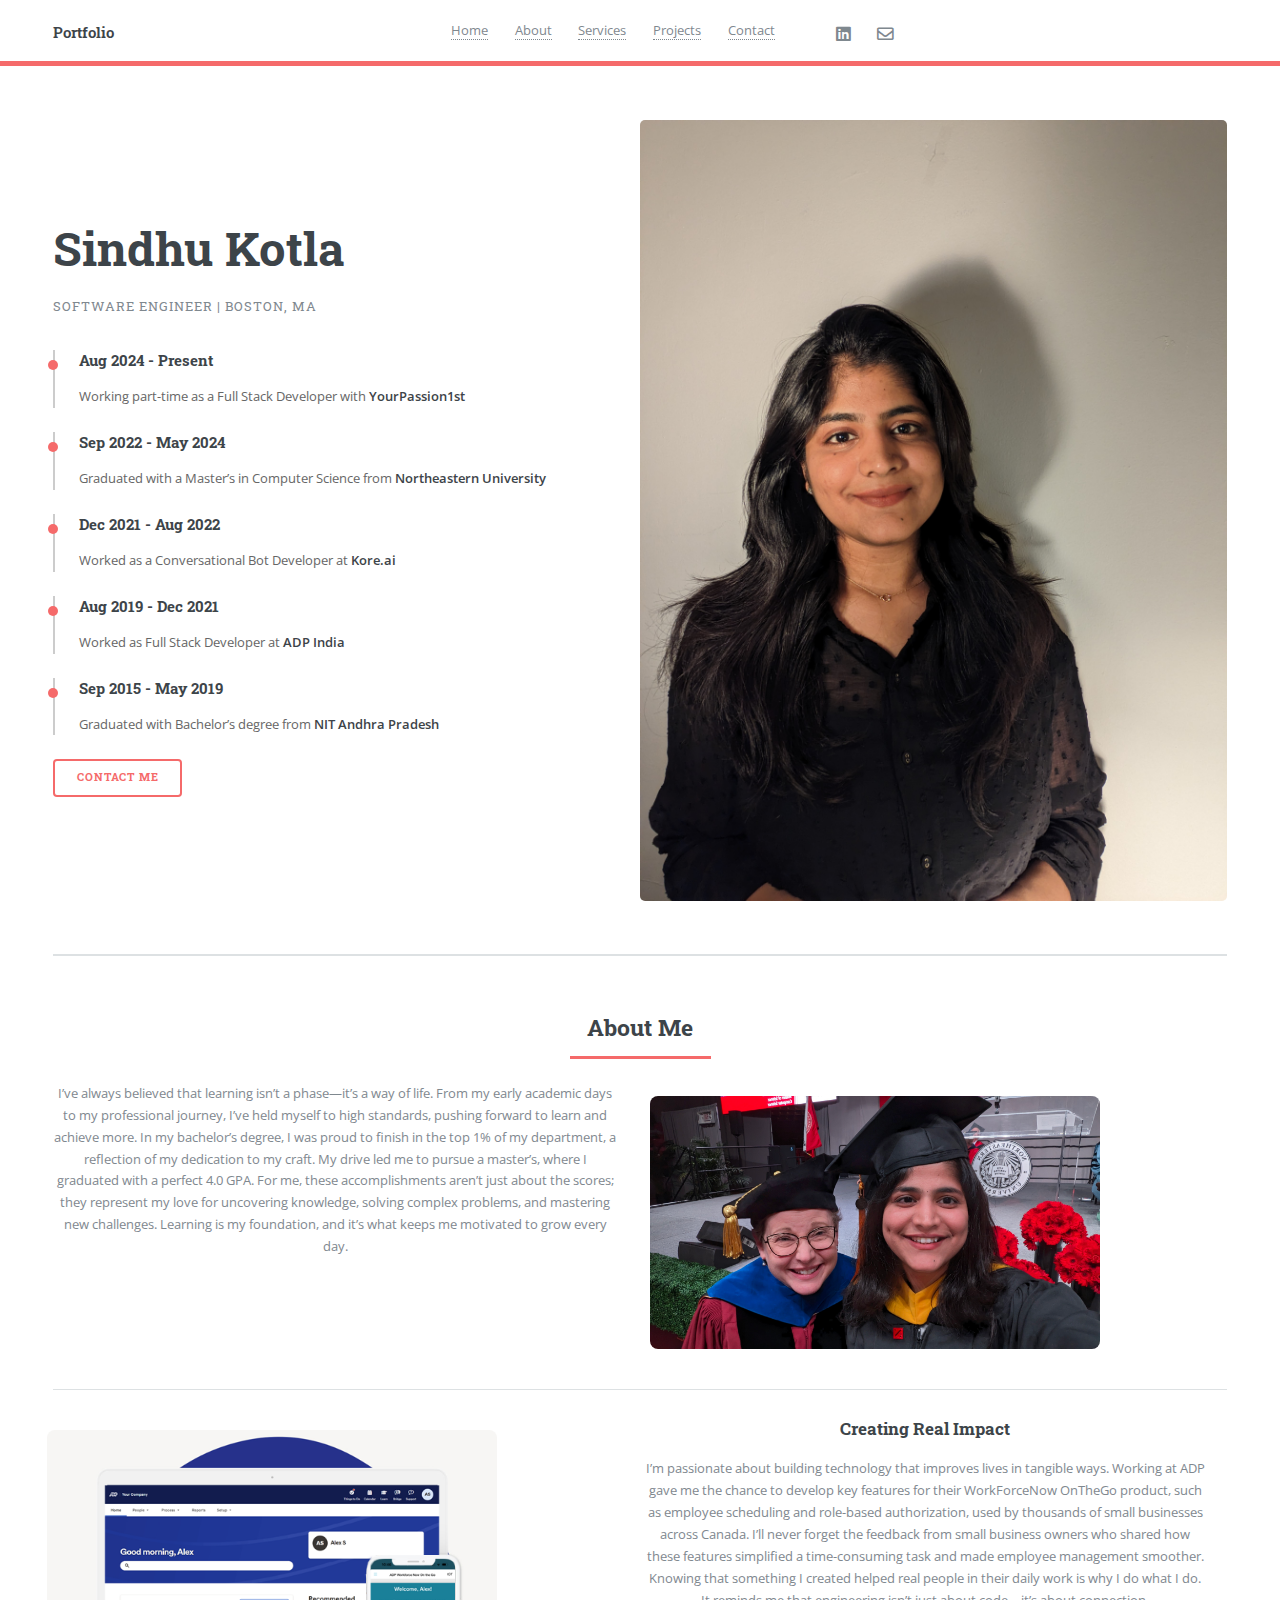
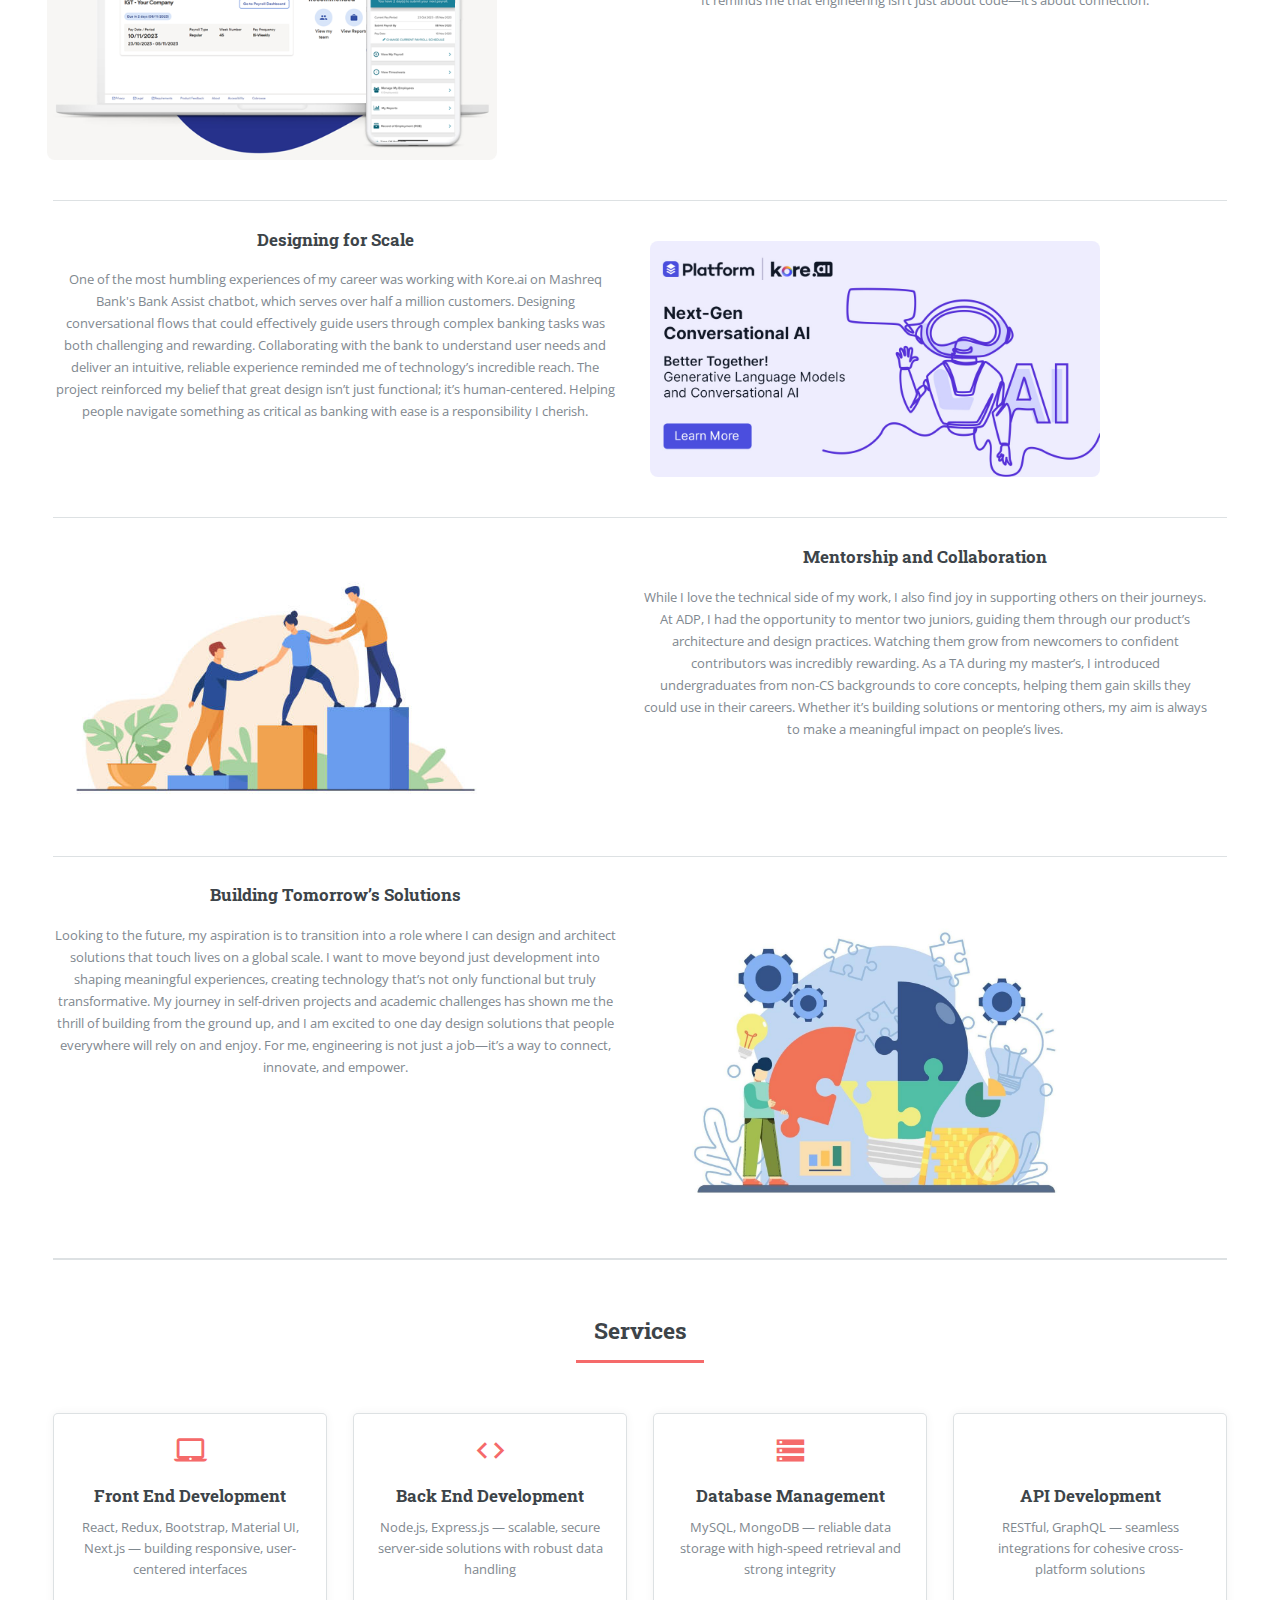
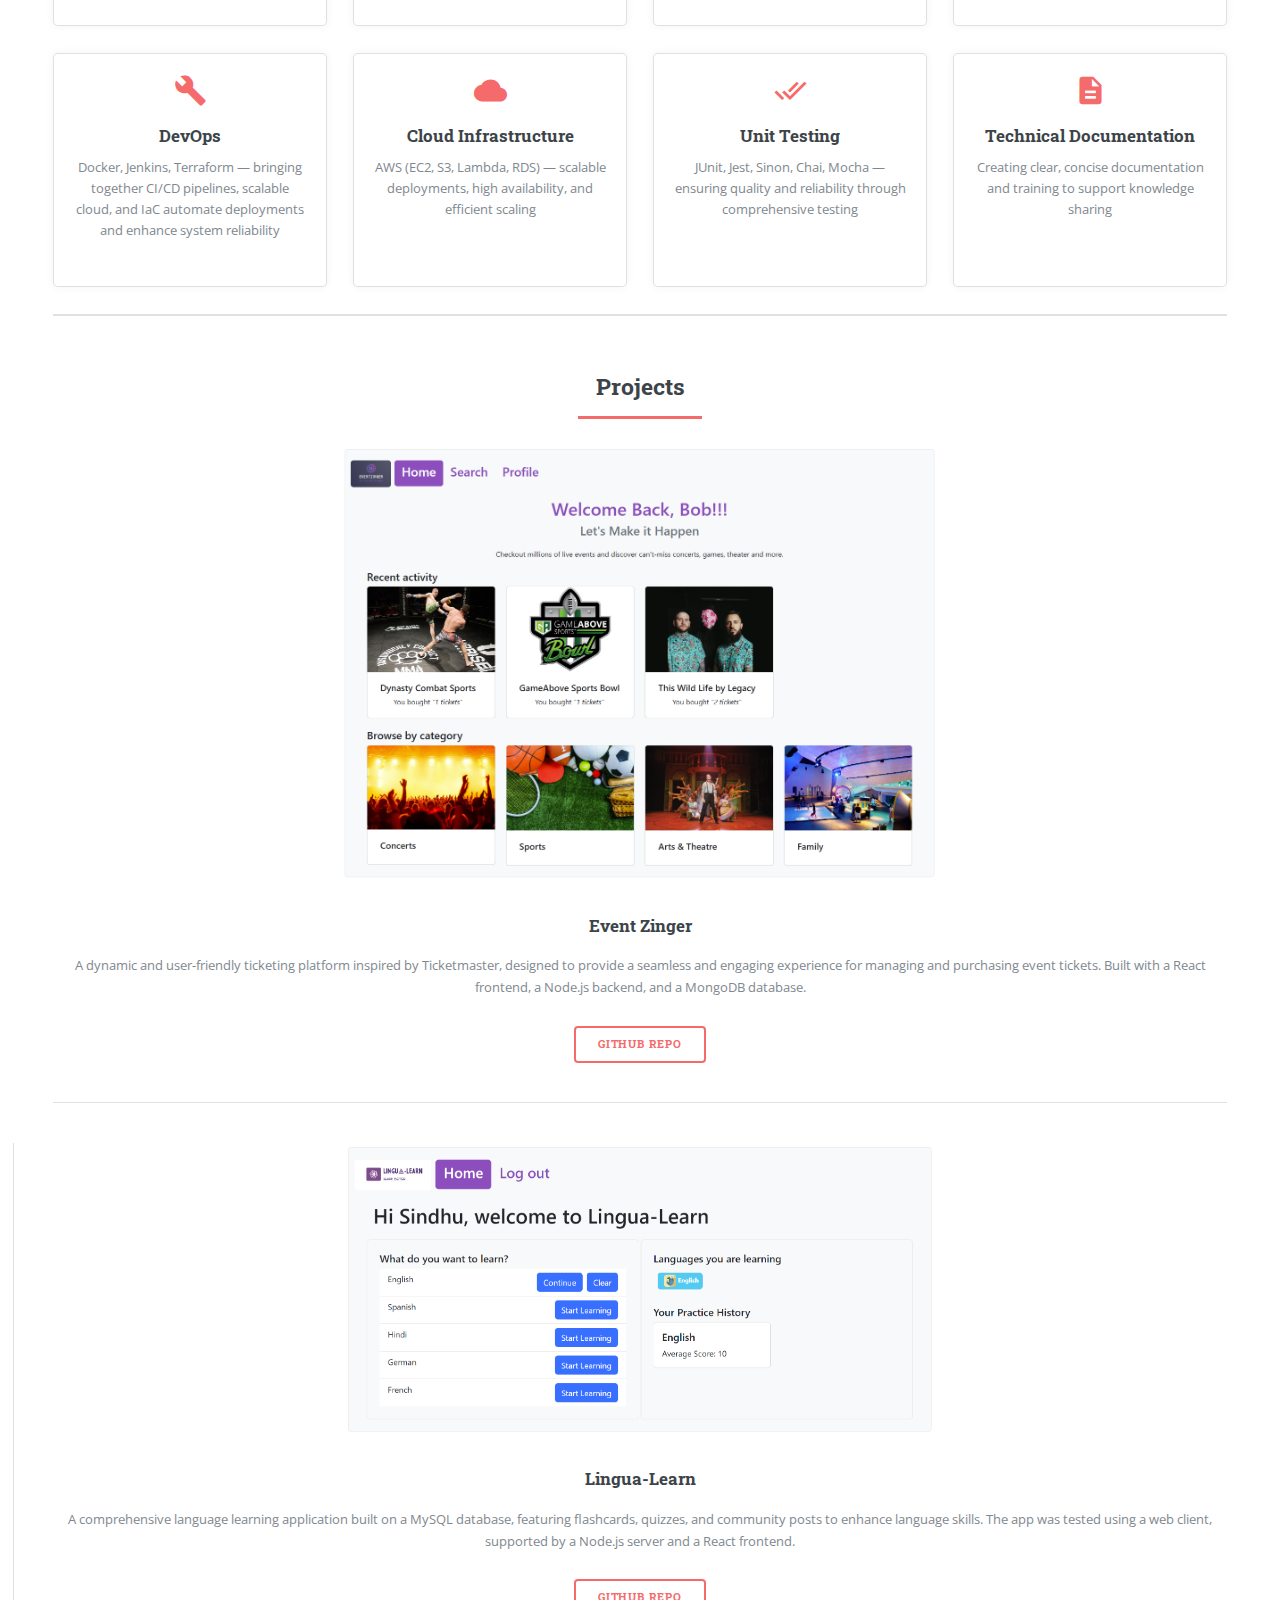
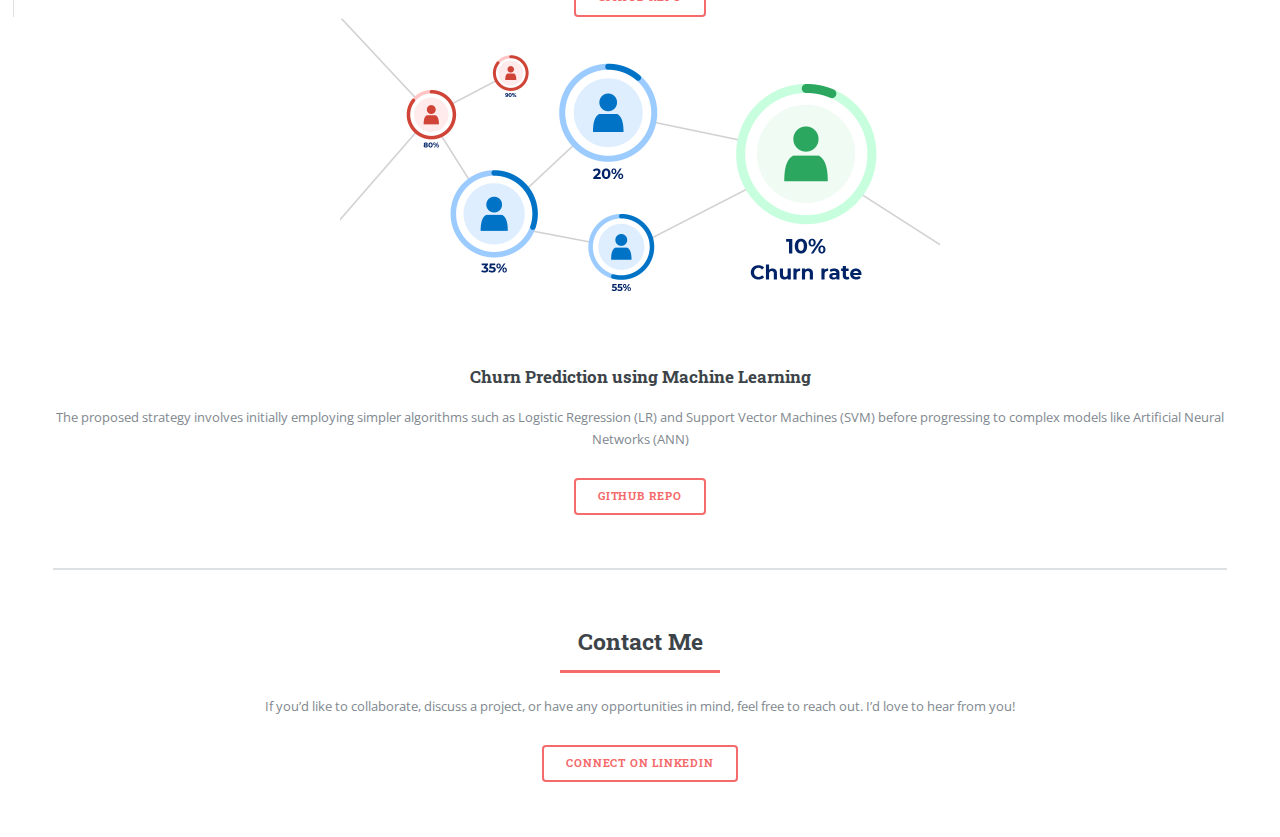
==== index.html @ 5a817de5 "Initial commit" ====
<!DOCTYPE HTML>
<!--
    Editorial by HTML5 UP
    html5up.net | @ajlkn
    Free for personal and commercial use under the CCA 3.0 license (html5up.net/license)
-->
<html>

<head>
	<title>Sindhu Kotla - Portfolio</title>
	<meta charset="utf-8" />
	<meta name="viewport" content="width=device-width, initial-scale=1, user-scalable=no" />
	<link rel="stylesheet" href="assets/css/main.css" />
	<link href="https://fonts.googleapis.com/icon?family=Material+Icons" rel="stylesheet">
</head>

<body class="is-preload">

	<!-- Wrapper -->
	<div id="wrapper">

		<!-- Main -->
		<div id="main">

			<!-- Header -->
			<header id="header">
				<a href="index.html" class="logo"><strong>Portfolio</strong></a>
				<nav id="main-nav">
					<ul class="header-links">
						<li><a href="#banner">Home</a></li>
						<li><a href="#about">About</a></li>
						<li><a href="#services">Services</a></li>
						<li><a href="#projects">Projects</a></li>
						<li><a href="#contact">Contact</a></li>
					</ul>
				</nav>
				<ul class="icons">
					<li><a href="https://www.linkedin.com/in/sindhukotla/" target="_blank"
							class="icon brands fa-linkedin"><span class="label">LinkedIn</span></a></li>
					<li><a href="mailto:sindhukotla98@gmail.com" class="icon fa-envelope"><span
								class="label">Email</span></a></li>
				</ul>
			</header>
			<div class="inner">

				<!-- Home Section (Banner) -->
				<section id="banner">
					<div class="content">
						<header>
							<h1>Sindhu Kotla</h1>
							<p>Software Engineer | Boston, MA</p>
						</header>
						<div class="milestones">
							<article class="milestone">
								<h4 class="major">Aug 2024 - Present</h4>
								<p>Working part-time as a Full Stack Developer with <strong>YourPassion1st</strong></p>
							</article>
							<article class="milestone">
								<h4 class="major">Sep 2022 - May 2024</h4>
								<p>Graduated with a Master’s in Computer Science from <strong>Northeastern University</strong></p>
							</article>
							<article class="milestone">
								<h4 class="major">Dec 2021 - Aug 2022</h4>
								<p>Worked as a Conversational Bot Developer at <strong>Kore.ai</strong> </p>
							</article>
							<article class="milestone">
								<h4 class="major">Aug 2019 - Dec 2021</h4>
								<p>Worked as Full Stack Developer at <strong>ADP India</strong></p>
							</article>
							<article class="milestone">
								<h4 class="major">Sep 2015 - May 2019</h4>
								<p>Graduated with Bachelor’s degree from <strong>NIT Andhra Pradesh</strong></p>
							</article>
						</div>
						<ul class="actions">
							<li><a href="#contact" class="button big">Contact Me</a></li>
						</ul>

					</div>
					<span class="image object">
						<img src="images/profile.jpg" alt="Sindhu Kotla" /> <!-- Replace with your profile image -->
					</span>
				</section>



				<!-- About Section with Core Skills -->
				<section id="about" class="story-section wrapper style1 align-center">
					<header class="major">
						<h2>About Me</h2>
					</header>

					<!-- Integrated Story: The Relentless Learner (No title, starts with text) -->
					<div>
						<article class="story-block">
							<div class="row">
								<div class="col text">
									<p>I’ve always believed that learning isn’t a phase—it’s a way of life. From my
										early academic days to my professional journey, I’ve held myself to high
										standards, pushing forward to learn and achieve more. In my bachelor’s degree, I
										was proud to finish in the top 1% of my department, a reflection of my
										dedication to my craft. My drive led me to pursue a master’s, where I graduated
										with a perfect 4.0 GPA. For me, these accomplishments aren’t just about the
										scores; they represent my love for uncovering knowledge, solving complex
										problems, and mastering new challenges. Learning is my foundation, and it’s what
										keeps me motivated to grow every day.</p>
								</div>
								<div class="col image">
									<img src="images/graduation.jpg" alt="Graduation" />
									<!-- Replace with your graduation or classroom photo -->
								</div>
							</div>
						</article>
					</div>

					<div class="about-section-separator">
						<!-- Story 2: Creating Real Impact (Image first) -->
						<article class="story-block">
							<div class="row">
								<div class="col image">
									<img src="images/adp.png" alt="ADP Project" />
									<!-- Replace with a relevant screenshot or mock-up -->
								</div>
								<div class="col text">
									<header>
										<h3>Creating Real Impact</h3>
									</header>
									<p>I’m passionate about building technology that improves lives in tangible ways.
										Working at ADP gave me the chance to develop key features for their WorkForceNow
										OnTheGo product, such as employee scheduling and role-based authorization, used
										by thousands of small businesses across Canada. I’ll never forget the feedback
										from small business owners who shared how these features simplified a
										time-consuming task and made employee management smoother. Knowing that
										something I created helped real people in their daily work is why I do what I
										do. It reminds me that engineering isn’t just about code—it’s about connection.
									</p>
								</div>
							</div>
						</article>
					</div>

					<div class="about-section-separator">
						<!-- Story 3: Designing for Scale (Text first) -->
						<article class="story-block">
							<div class="row">
								<div class="col text">
									<header>
										<h3>Designing for Scale</h3>
									</header>
									<p>One of the most humbling experiences of my career was working with Kore.ai on
										Mashreq Bank's Bank Assist chatbot, which serves over half a million customers.
										Designing conversational flows that could effectively guide users through
										complex banking tasks was both challenging and rewarding. Collaborating with the
										bank to understand user needs and deliver an intuitive, reliable experience
										reminded me of technology’s incredible reach. The project reinforced my belief
										that great design isn’t just functional; it’s human-centered. Helping people
										navigate something as critical as banking with ease is a responsibility I
										cherish.</p>
								</div>
								<div class="col image">
									<img src="images/kore2.jpg" alt="Chatbot Project" />
									<!-- Replace with an image of the chatbot interface -->
								</div>
							</div>
						</article>
					</div>

					<div class="about-section-separator">
						<!-- Story 4: Mentorship and Collaboration (Image first) -->
						<article class="story-block">
							<div class="row">
								<div class="col image">
									<img src="images/mentor.jpg" alt="Mentorship" />
									<!-- Replace with a team or mentoring photo -->
								</div>
								<div class="col text">
									<header>
										<h3>Mentorship and Collaboration</h3>
									</header>
									<p>While I love the technical side of my work, I also find joy in supporting others
										on their journeys. At ADP, I had the opportunity to mentor two juniors, guiding
										them through our product’s architecture and design practices. Watching them grow
										from newcomers to confident contributors was incredibly rewarding. As a TA
										during my master’s, I introduced undergraduates from non-CS backgrounds to core
										concepts, helping them gain skills they could use in their careers. Whether it’s
										building solutions or mentoring others, my aim is always to make a meaningful
										impact on people’s lives.</p>
								</div>
							</div>
						</article>
					</div>

					<div class="about-section-separator">
						<!-- Story 4: Mentorship and Collaboration (Image first) -->
						<!-- Story 5: Building Tomorrow’s Solutions (Text first) -->
						<article class="story-block">
							<div class="row">
								<div class="col text">
									<header>
										<h3>Building Tomorrow’s Solutions</h3>
									</header>
									<p>Looking to the future, my aspiration is to transition into a role where I can
										design and architect solutions that touch lives on a global scale. I want to
										move beyond just development into shaping meaningful experiences, creating
										technology that’s not only functional but truly transformative. My journey in
										self-driven projects and academic challenges has shown me the thrill of building
										from the ground up, and I am excited to one day design solutions that people
										everywhere will rely on and enjoy. For me, engineering is not just a job—it’s a
										way to connect, innovate, and empower.</p>
								</div>
								<div class="col image">
									<img src="images/future2.jpg" alt="Future Solutions" />
									<!-- Replace with an image symbolizing design or architecture -->
								</div>
							</div>
						</article>
					</div>
				</section>

				<!-- Services Section -->
				<section id="services" class="wrapper style1 align-center">
					<header class="major">
						<h2>Services</h2>
					</header>
					<div class="items style1 medium">
						<section>
							<span class="icon style2 material-icons">laptop_mac</span>
							<h3>Front End Development</h3>
							<p>React, Redux, Bootstrap, Material UI, Next.js — building responsive, user-centered
								interfaces</p>
						</section>
						<section>
							<span class="icon style2 material-icons">code</span>
							<h3>Back End Development</h3>
							<p>Node.js, Express.js — scalable, secure server-side solutions with robust data handling
							</p>
						</section>
						<section>
							<span class="icon style2 material-icons">storage</span>
							<h3>Database Management</h3>
							<p>MySQL, MongoDB — reliable data storage with high-speed retrieval and strong integrity</p>
						</section>
						<section>
							<span class="icon style2 material-icons">api</span>
							<h3>API Development</h3>
							<p>RESTful, GraphQL — seamless integrations for cohesive cross-platform solutions</p>
						</section>
						<section>
							<span class="icon style2 material-icons">build</span>
							<h3>DevOps</h3>
							<p>Docker, Jenkins, Terraform — bringing together CI/CD pipelines, scalable cloud, and IaC
								automate deployments and enhance system reliability</p>
						</section>
						<section>
							<span class="icon style2 material-icons">cloud</span>
							<h3>Cloud Infrastructure</h3>
							<p>AWS (EC2, S3, Lambda, RDS) — scalable deployments, high availability, and efficient
								scaling</p>
						</section>
						<section>
							<span class="icon style2 material-icons">done_all</span>
							<h3>Unit Testing</h3>
							<p>JUnit, Jest, Sinon, Chai, Mocha — ensuring quality and reliability through comprehensive
								testing</p>
						</section>
						<section>
							<span class="icon style2 material-icons">description</span>
							<h3>Technical Documentation</h3>
							<p>Creating clear, concise documentation and training to support knowledge sharing </p>
						</section>
					</div>
				</section>

				<!-- Projects Section -->
				<section id="projects" class="wrapper style1 align-center">
					<header class="major">
						<h2>Projects</h2>
					</header>
					<div class="posts">
						<article>
							<a href="#" class="image"><img src="images/event-zinger.png" alt="Project 1" /></a>
							<h3>Event Zinger</h3>
							<p>A dynamic and user-friendly ticketing platform inspired by Ticketmaster, designed to provide a seamless and engaging experience for managing and purchasing event tickets. Built with a React frontend, a Node.js backend, and a MongoDB database.</p>
							<ul class="actions" style="display: inline-block;">
								<li><a href="https://github.com/skotla1509/event-zinger-react-app" class="button">GitHub
										Repo</a></li>
							</ul>
						</article>
						<article>
							<a href="#" class="image"><img src="images/lingua-learn.png" alt="Project 2" /></a>
							<h3>Lingua-Learn</h3>
							<p>A comprehensive language learning application built on a MySQL database, featuring flashcards, quizzes, and community posts to enhance language skills. The app was tested using a web client, supported by a Node.js server and a React frontend.</p>
							<ul class="actions" style="display: inline-block;">
								<li><a href="https://github.com/skotla1509/lingua-learn-react-app" class="button">GitHub
										Repo</a></li>
							</ul>
						</article>
						<article>
							<a href="#" class="image"><img src="images/churn1.png" alt="Project 1" /></a>
							<h3>Churn Prediction using Machine Learning</h3>
							<p>The proposed strategy involves initially employing simpler algorithms such as Logistic Regression (LR) and Support Vector Machines (SVM) before progressing to complex models like Artificial Neural Networks (ANN)</p>
							<ul class="actions" style="display: inline-block;">
								<li><a href="https://github.com/skotla1509/Customer-Churn-Prediction-Neural-Networks" class="button">GitHub
										Repo</a></li>
							</ul>
						</article>
					</div>
				</section>

				<!-- Contact Section -->
				<section id="contact" class="wrapper style1 align-center">
					<header class="major">
						<h2>Contact Me</h2>
					</header>
					<p>If you’d like to collaborate, discuss a project, or have any opportunities in mind, feel free to
						reach out. I’d love to hear from you!</p>
					<ul class="actions" style="display: inline-block;">
						<li><a href="https://www.linkedin.com/in/sindhukotla/" target="_blank" class="button big">Connect on
								LinkedIn</a></li>
					</ul>
				</section>

			</div>
		</div>


	</div>

	<!-- Scripts -->
	<script src="assets/js/jquery.min.js"></script>
	<script src="assets/js/browser.min.js"></script>
	<script src="assets/js/breakpoints.min.js"></script>
	<script src="assets/js/util.js"></script>
	<script src="assets/js/main.js"></script>

</body>

</html>
---- assets/css/main.css ----
@import url(fontawesome-all.min.css);
@import url("https://fonts.googleapis.com/css?family=Open+Sans:400,600,400italic,600italic|Roboto+Slab:400,700");

/*
	Editorial by HTML5 UP
	html5up.net | @ajlkn
	Free for personal and commercial use under the CCA 3.0 license (html5up.net/license)
*/
html,
body,
div,
span,
applet,
object,
iframe,
h1,
h2,
h3,
h4,
h5,
h6,
p,
blockquote,
pre,
a,
abbr,
acronym,
address,
big,
cite,
code,
del,
dfn,
em,
img,
ins,
kbd,
q,
s,
samp,
small,
strike,
strong,
sub,
sup,
tt,
var,
b,
u,
i,
center,
dl,
dt,
dd,
ol,
ul,
li,
fieldset,
form,
label,
legend,
table,
caption,
tbody,
tfoot,
thead,
tr,
th,
td,
article,
aside,
canvas,
details,
embed,
figure,
figcaption,
footer,
header,
hgroup,
menu,
nav,
output,
ruby,
section,
summary,
time,
mark,
audio,
video {
  margin: 0;
  padding: 0;
  border: 0;
  font-size: 100%;
  font: inherit;
  vertical-align: baseline;
}

article,
aside,
details,
figcaption,
figure,
footer,
header,
hgroup,
menu,
nav,
section {
  display: block;
}

body {
  line-height: 1;
}

ol,
ul {
  list-style: none;
}

blockquote,
q {
  quotes: none;
}

blockquote:before,
blockquote:after,
q:before,
q:after {
  content: '';
  content: none;
}

table {
  border-collapse: collapse;
  border-spacing: 0;
}

body {
  -webkit-text-size-adjust: none;
}

mark {
  background-color: transparent;
  color: inherit;
}

input::-moz-focus-inner {
  border: 0;
  padding: 0;
}

input,
select,
textarea {
  -moz-appearance: none;
  -webkit-appearance: none;
  -ms-appearance: none;
  appearance: none;
}

/* Basic */
@-ms-viewport {
  width: device-width;
}

body {
  -ms-overflow-style: scrollbar;
}

@media screen and (max-width: 480px) {

  html,
  body {
    min-width: 320px;
  }
}

html {
  box-sizing: border-box;
}

*,
*:before,
*:after {
  box-sizing: inherit;
}

body {
  background: #ffffff;
}

body.is-preload *,
body.is-preload *:before,
body.is-preload *:after,
body.is-resizing *,
body.is-resizing *:before,
body.is-resizing *:after {
  -moz-animation: none !important;
  -webkit-animation: none !important;
  -ms-animation: none !important;
  animation: none !important;
  -moz-transition: none !important;
  -webkit-transition: none !important;
  -ms-transition: none !important;
  transition: none !important;
}

/* Type */
body,
input,
select,
textarea {
  color: #7f888f;
  font-family: "Open Sans", sans-serif;
  font-size: 13pt;
  font-weight: 400;
  line-height: 1.65;
}

@media screen and (max-width: 1680px) {

  body,
  input,
  select,
  textarea {
    font-size: 11pt;
  }
}

@media screen and (max-width: 1280px) {

  body,
  input,
  select,
  textarea {
    font-size: 10pt;
  }
}

@media screen and (max-width: 360px) {

  body,
  input,
  select,
  textarea {
    font-size: 9pt;
  }
}

a {
  -moz-transition: color 0.2s ease-in-out, border-bottom-color 0.2s ease-in-out;
  -webkit-transition: color 0.2s ease-in-out, border-bottom-color 0.2s ease-in-out;
  -ms-transition: color 0.2s ease-in-out, border-bottom-color 0.2s ease-in-out;
  transition: color 0.2s ease-in-out, border-bottom-color 0.2s ease-in-out;
  border-bottom: dotted 1px;
  color: #f56a6a;
  text-decoration: none;
}

a:hover {
  border-bottom-color: #f56a6a;
  color: #f56a6a !important;
}

a:hover strong {
  color: inherit;
}

strong,
b {
  color: #3d4449;
  font-weight: 600;
}

em,
i {
  font-style: italic;
}

p {
  margin: 0 0 2em 0;
}

h1,
h2,
h3,
h4,
h5,
h6 {
  color: #3d4449;
  font-family: "Roboto Slab", serif;
  font-weight: 700;
  line-height: 1.5;
  margin: 0 0 1em 0;
}

h1 a,
h2 a,
h3 a,
h4 a,
h5 a,
h6 a {
  color: inherit;
  text-decoration: none;
  border-bottom: 0;
}

h1 {
  font-size: 4em;
  margin: 0 0 0.5em 0;
  line-height: 1.3;
}

h2 {
  font-size: 1.75em;
}

h3 {
  font-size: 1.25em;
}

h4 {
  font-size: 1.1em;
}

h5 {
  font-size: 0.9em;
}

h6 {
  font-size: 0.7em;
}

@media screen and (max-width: 1680px) {
  h1 {
    font-size: 3.5em;
  }
}

@media screen and (max-width: 980px) {
  h1 {
    font-size: 3.25em;
  }
}

@media screen and (max-width: 736px) {
  h1 {
    font-size: 2em;
    line-height: 1.4;
  }

  h2 {
    font-size: 1.5em;
  }
}

sub {
  font-size: 0.8em;
  position: relative;
  top: 0.5em;
}

sup {
  font-size: 0.8em;
  position: relative;
  top: -0.5em;
}

blockquote {
  border-left: solid 3px rgba(210, 215, 217, 0.75);
  font-style: italic;
  margin: 0 0 2em 0;
  padding: 0.5em 0 0.5em 2em;
}

code {
  background: rgba(230, 235, 237, 0.25);
  border-radius: 0.375em;
  border: solid 1px rgba(210, 215, 217, 0.75);
  font-family: "Courier New", monospace;
  font-size: 0.9em;
  margin: 0 0.25em;
  padding: 0.25em 0.65em;
}

pre {
  -webkit-overflow-scrolling: touch;
  font-family: "Courier New", monospace;
  font-size: 0.9em;
  margin: 0 0 2em 0;
}

pre code {
  display: block;
  line-height: 1.75;
  padding: 1em 1.5em;
  overflow-x: auto;
}

hr {
  border: 0;
  border-bottom: solid 1px rgba(210, 215, 217, 0.75);
  margin: 2em 0;
}

hr.major {
  margin: 3em 0;
}

.align-left {
  text-align: left;
}

.align-center {
  text-align: center;
}

.align-right {
  text-align: right;
}

/* Row */
.row {
  display: flex;
  flex-wrap: wrap;
  box-sizing: border-box;
  align-items: stretch;
}

.row>* {
  box-sizing: border-box;
}

.row.gtr-uniform>*> :last-child {
  margin-bottom: 0;
}

.row.aln-left {
  justify-content: flex-start;
}

.row.aln-center {
  justify-content: center;
}

.row.aln-right {
  justify-content: flex-end;
}

.row.aln-top {
  align-items: flex-start;
}

.row.aln-middle {
  align-items: center;
}

.row.aln-bottom {
  align-items: flex-end;
}

.row>.imp {
  order: -1;
}

.row>.col-1 {
  width: 8.33333%;
}

.row>.off-1 {
  margin-left: 8.33333%;
}

.row>.col-2 {
  width: 16.66667%;
}

.row>.off-2 {
  margin-left: 16.66667%;
}

.row>.col-3 {
  width: 25%;
}

.row>.off-3 {
  margin-left: 25%;
}

.row>.col-4 {
  width: 33.33333%;
}

.row>.off-4 {
  margin-left: 33.33333%;
}

.row>.col-5 {
  width: 41.66667%;
}

.row>.off-5 {
  margin-left: 41.66667%;
}

.row>.col-6 {
  width: 50%;
}

.row>.off-6 {
  margin-left: 50%;
}

.row>.col-7 {
  width: 58.33333%;
}

.row>.off-7 {
  margin-left: 58.33333%;
}

.row>.col-8 {
  width: 66.66667%;
}

.row>.off-8 {
  margin-left: 66.66667%;
}

.row>.col-9 {
  width: 75%;
}

.row>.off-9 {
  margin-left: 75%;
}

.row>.col-10 {
  width: 83.33333%;
}

.row>.off-10 {
  margin-left: 83.33333%;
}

.row>.col-11 {
  width: 91.66667%;
}

.row>.off-11 {
  margin-left: 91.66667%;
}

.row>.col-12 {
  width: 100%;
}

.row>.off-12 {
  margin-left: 100%;
}

.row.gtr-0 {
  margin-top: 0;
  margin-left: 0em;
}

.row.gtr-0>* {
  padding: 0 0 0 0em;
}

.row.gtr-0.gtr-uniform {
  margin-top: 0em;
}

.row.gtr-0.gtr-uniform>* {
  padding-top: 0em;
}

.row.gtr-25 {
  margin-top: 0;
  margin-left: -0.375em;
}

.row.gtr-25>* {
  padding: 0 0 0 0.375em;
}

.row.gtr-25.gtr-uniform {
  margin-top: -0.375em;
}

.row.gtr-25.gtr-uniform>* {
  padding-top: 0.375em;
}

.row.gtr-50 {
  margin-top: 0;
  margin-left: -0.75em;
}

.row.gtr-50>* {
  padding: 0 0 0 0.75em;
}

.row.gtr-50.gtr-uniform {
  margin-top: -0.75em;
}

.row.gtr-50.gtr-uniform>* {
  padding-top: 0.75em;
}

.row {
  margin-top: 0;
  margin-left: -1.5em;
}

.row>* {
  padding: 0 0 0 1.5em;
}

.row.gtr-uniform {
  margin-top: -1.5em;
}

.row.gtr-uniform>* {
  padding-top: 1.5em;
}

.row.gtr-150 {
  margin-top: 0;
  margin-left: -2.25em;
}

.row.gtr-150>* {
  padding: 0 0 0 2.25em;
}

.row.gtr-150.gtr-uniform {
  margin-top: -2.25em;
}

.row.gtr-150.gtr-uniform>* {
  padding-top: 2.25em;
}

.row.gtr-200 {
  margin-top: 0;
  margin-left: -3em;
}

.row.gtr-200>* {
  padding: 0 0 0 3em;
}

.row.gtr-200.gtr-uniform {
  margin-top: -3em;
}

.row.gtr-200.gtr-uniform>* {
  padding-top: 3em;
}

@media screen and (max-width: 1680px) {
  .row {
    display: flex;
    flex-wrap: wrap;
    box-sizing: border-box;
    align-items: stretch;
  }

  .row>* {
    box-sizing: border-box;
  }

  .row.gtr-uniform>*> :last-child {
    margin-bottom: 0;
  }

  .row.aln-left {
    justify-content: flex-start;
  }

  .row.aln-center {
    justify-content: center;
  }

  .row.aln-right {
    justify-content: flex-end;
  }

  .row.aln-top {
    align-items: flex-start;
  }

  .row.aln-middle {
    align-items: center;
  }

  .row.aln-bottom {
    align-items: flex-end;
  }

  .row>.imp-xlarge {
    order: -1;
  }

  .row>.col-1-xlarge {
    width: 8.33333%;
  }

  .row>.off-1-xlarge {
    margin-left: 8.33333%;
  }

  .row>.col-2-xlarge {
    width: 16.66667%;
  }

  .row>.off-2-xlarge {
    margin-left: 16.66667%;
  }

  .row>.col-3-xlarge {
    width: 25%;
  }

  .row>.off-3-xlarge {
    margin-left: 25%;
  }

  .row>.col-4-xlarge {
    width: 33.33333%;
  }

  .row>.off-4-xlarge {
    margin-left: 33.33333%;
  }

  .row>.col-5-xlarge {
    width: 41.66667%;
  }

  .row>.off-5-xlarge {
    margin-left: 41.66667%;
  }

  .row>.col-6-xlarge {
    width: 50%;
  }

  .row>.off-6-xlarge {
    margin-left: 50%;
  }

  .row>.col-7-xlarge {
    width: 58.33333%;
  }

  .row>.off-7-xlarge {
    margin-left: 58.33333%;
  }

  .row>.col-8-xlarge {
    width: 66.66667%;
  }

  .row>.off-8-xlarge {
    margin-left: 66.66667%;
  }

  .row>.col-9-xlarge {
    width: 75%;
  }

  .row>.off-9-xlarge {
    margin-left: 75%;
  }

  .row>.col-10-xlarge {
    width: 83.33333%;
  }

  .row>.off-10-xlarge {
    margin-left: 83.33333%;
  }

  .row>.col-11-xlarge {
    width: 91.66667%;
  }

  .row>.off-11-xlarge {
    margin-left: 91.66667%;
  }

  .row>.col-12-xlarge {
    width: 100%;
  }

  .row>.off-12-xlarge {
    margin-left: 100%;
  }

  .row.gtr-0 {
    margin-top: 0;
    margin-left: 0em;
  }

  .row.gtr-0>* {
    padding: 0 0 0 0em;
  }

  .row.gtr-0.gtr-uniform {
    margin-top: 0em;
  }

  .row.gtr-0.gtr-uniform>* {
    padding-top: 0em;
  }

  .row.gtr-25 {
    margin-top: 0;
    margin-left: -0.375em;
  }

  .row.gtr-25>* {
    padding: 0 0 0 0.375em;
  }

  .row.gtr-25.gtr-uniform {
    margin-top: -0.375em;
  }

  .row.gtr-25.gtr-uniform>* {
    padding-top: 0.375em;
  }

  .row.gtr-50 {
    margin-top: 0;
    margin-left: -0.75em;
  }

  .row.gtr-50>* {
    padding: 0 0 0 0.75em;
  }

  .row.gtr-50.gtr-uniform {
    margin-top: -0.75em;
  }

  .row.gtr-50.gtr-uniform>* {
    padding-top: 0.75em;
  }

  .row {
    margin-top: 0;
    margin-left: -1.5em;
  }

  .row>* {
    padding: 0 0 0 1.5em;
  }

  .row.gtr-uniform {
    margin-top: -1.5em;
  }

  .row.gtr-uniform>* {
    padding-top: 1.5em;
  }

  .row.gtr-150 {
    margin-top: 0;
    margin-left: -2.25em;
  }

  .row.gtr-150>* {
    padding: 0 0 0 2.25em;
  }

  .row.gtr-150.gtr-uniform {
    margin-top: -2.25em;
  }

  .row.gtr-150.gtr-uniform>* {
    padding-top: 2.25em;
  }

  .row.gtr-200 {
    margin-top: 0;
    margin-left: -3em;
  }

  .row.gtr-200>* {
    padding: 0 0 0 3em;
  }

  .row.gtr-200.gtr-uniform {
    margin-top: -3em;
  }

  .row.gtr-200.gtr-uniform>* {
    padding-top: 3em;
  }
}

@media screen and (max-width: 1280px) {
  .row {
    display: flex;
    flex-wrap: wrap;
    box-sizing: border-box;
    align-items: stretch;
  }

  .row>* {
    box-sizing: border-box;
  }

  .row.gtr-uniform>*> :last-child {
    margin-bottom: 0;
  }

  .row.aln-left {
    justify-content: flex-start;
  }

  .row.aln-center {
    justify-content: center;
  }

  .row.aln-right {
    justify-content: flex-end;
  }

  .row.aln-top {
    align-items: flex-start;
  }

  .row.aln-middle {
    align-items: center;
  }

  .row.aln-bottom {
    align-items: flex-end;
  }

  .row>.imp-large {
    order: -1;
  }

  .row>.col-1-large {
    width: 8.33333%;
  }

  .row>.off-1-large {
    margin-left: 8.33333%;
  }

  .row>.col-2-large {
    width: 16.66667%;
  }

  .row>.off-2-large {
    margin-left: 16.66667%;
  }

  .row>.col-3-large {
    width: 25%;
  }

  .row>.off-3-large {
    margin-left: 25%;
  }

  .row>.col-4-large {
    width: 33.33333%;
  }

  .row>.off-4-large {
    margin-left: 33.33333%;
  }

  .row>.col-5-large {
    width: 41.66667%;
  }

  .row>.off-5-large {
    margin-left: 41.66667%;
  }

  .row>.col-6-large {
    width: 50%;
  }

  .row>.off-6-large {
    margin-left: 50%;
  }

  .row>.col-7-large {
    width: 58.33333%;
  }

  .row>.off-7-large {
    margin-left: 58.33333%;
  }

  .row>.col-8-large {
    width: 66.66667%;
  }

  .row>.off-8-large {
    margin-left: 66.66667%;
  }

  .row>.col-9-large {
    width: 75%;
  }

  .row>.off-9-large {
    margin-left: 75%;
  }

  .row>.col-10-large {
    width: 83.33333%;
  }

  .row>.off-10-large {
    margin-left: 83.33333%;
  }

  .row>.col-11-large {
    width: 91.66667%;
  }

  .row>.off-11-large {
    margin-left: 91.66667%;
  }

  .row>.col-12-large {
    width: 100%;
  }

  .row>.off-12-large {
    margin-left: 100%;
  }

  .row.gtr-0 {
    margin-top: 0;
    margin-left: 0em;
  }

  .row.gtr-0>* {
    padding: 0 0 0 0em;
  }

  .row.gtr-0.gtr-uniform {
    margin-top: 0em;
  }

  .row.gtr-0.gtr-uniform>* {
    padding-top: 0em;
  }

  .row.gtr-25 {
    margin-top: 0;
    margin-left: -0.375em;
  }

  .row.gtr-25>* {
    padding: 0 0 0 0.375em;
  }

  .row.gtr-25.gtr-uniform {
    margin-top: -0.375em;
  }

  .row.gtr-25.gtr-uniform>* {
    padding-top: 0.375em;
  }

  .row.gtr-50 {
    margin-top: 0;
    margin-left: -0.75em;
  }

  .row.gtr-50>* {
    padding: 0 0 0 0.75em;
  }

  .row.gtr-50.gtr-uniform {
    margin-top: -0.75em;
  }

  .row.gtr-50.gtr-uniform>* {
    padding-top: 0.75em;
  }

  .row {
    margin-top: 0;
    margin-left: -1.5em;
  }

  .row>* {
    padding: 0 0 0 1.5em;
  }

  .row.gtr-uniform {
    margin-top: -1.5em;
  }

  .row.gtr-uniform>* {
    padding-top: 1.5em;
  }

  .row.gtr-150 {
    margin-top: 0;
    margin-left: -2.25em;
  }

  .row.gtr-150>* {
    padding: 0 0 0 2.25em;
  }

  .row.gtr-150.gtr-uniform {
    margin-top: -2.25em;
  }

  .row.gtr-150.gtr-uniform>* {
    padding-top: 2.25em;
  }

  .row.gtr-200 {
    margin-top: 0;
    margin-left: -3em;
  }

  .row.gtr-200>* {
    padding: 0 0 0 3em;
  }

  .row.gtr-200.gtr-uniform {
    margin-top: -3em;
  }

  .row.gtr-200.gtr-uniform>* {
    padding-top: 3em;
  }
}

@media screen and (max-width: 980px) {
  .row {
    display: flex;
    flex-wrap: wrap;
    box-sizing: border-box;
    align-items: stretch;
  }

  .row>* {
    box-sizing: border-box;
  }

  .row.gtr-uniform>*> :last-child {
    margin-bottom: 0;
  }

  .row.aln-left {
    justify-content: flex-start;
  }

  .row.aln-center {
    justify-content: center;
  }

  .row.aln-right {
    justify-content: flex-end;
  }

  .row.aln-top {
    align-items: flex-start;
  }

  .row.aln-middle {
    align-items: center;
  }

  .row.aln-bottom {
    align-items: flex-end;
  }

  .row>.imp-medium {
    order: -1;
  }

  .row>.col-1-medium {
    width: 8.33333%;
  }

  .row>.off-1-medium {
    margin-left: 8.33333%;
  }

  .row>.col-2-medium {
    width: 16.66667%;
  }

  .row>.off-2-medium {
    margin-left: 16.66667%;
  }

  .row>.col-3-medium {
    width: 25%;
  }

  .row>.off-3-medium {
    margin-left: 25%;
  }

  .row>.col-4-medium {
    width: 33.33333%;
  }

  .row>.off-4-medium {
    margin-left: 33.33333%;
  }

  .row>.col-5-medium {
    width: 41.66667%;
  }

  .row>.off-5-medium {
    margin-left: 41.66667%;
  }

  .row>.col-6-medium {
    width: 50%;
  }

  .row>.off-6-medium {
    margin-left: 50%;
  }

  .row>.col-7-medium {
    width: 58.33333%;
  }

  .row>.off-7-medium {
    margin-left: 58.33333%;
  }

  .row>.col-8-medium {
    width: 66.66667%;
  }

  .row>.off-8-medium {
    margin-left: 66.66667%;
  }

  .row>.col-9-medium {
    width: 75%;
  }

  .row>.off-9-medium {
    margin-left: 75%;
  }

  .row>.col-10-medium {
    width: 83.33333%;
  }

  .row>.off-10-medium {
    margin-left: 83.33333%;
  }

  .row>.col-11-medium {
    width: 91.66667%;
  }

  .row>.off-11-medium {
    margin-left: 91.66667%;
  }

  .row>.col-12-medium {
    width: 100%;
  }

  .row>.off-12-medium {
    margin-left: 100%;
  }

  .row.gtr-0 {
    margin-top: 0;
    margin-left: 0em;
  }

  .row.gtr-0>* {
    padding: 0 0 0 0em;
  }

  .row.gtr-0.gtr-uniform {
    margin-top: 0em;
  }

  .row.gtr-0.gtr-uniform>* {
    padding-top: 0em;
  }

  .row.gtr-25 {
    margin-top: 0;
    margin-left: -0.375em;
  }

  .row.gtr-25>* {
    padding: 0 0 0 0.375em;
  }

  .row.gtr-25.gtr-uniform {
    margin-top: -0.375em;
  }

  .row.gtr-25.gtr-uniform>* {
    padding-top: 0.375em;
  }

  .row.gtr-50 {
    margin-top: 0;
    margin-left: -0.75em;
  }

  .row.gtr-50>* {
    padding: 0 0 0 0.75em;
  }

  .row.gtr-50.gtr-uniform {
    margin-top: -0.75em;
  }

  .row.gtr-50.gtr-uniform>* {
    padding-top: 0.75em;
  }

  .row {
    margin-top: 0;
    margin-left: -1.5em;
  }

  .row>* {
    padding: 0 0 0 1.5em;
  }

  .row.gtr-uniform {
    margin-top: -1.5em;
  }

  .row.gtr-uniform>* {
    padding-top: 1.5em;
  }

  .row.gtr-150 {
    margin-top: 0;
    margin-left: -2.25em;
  }

  .row.gtr-150>* {
    padding: 0 0 0 2.25em;
  }

  .row.gtr-150.gtr-uniform {
    margin-top: -2.25em;
  }

  .row.gtr-150.gtr-uniform>* {
    padding-top: 2.25em;
  }

  .row.gtr-200 {
    margin-top: 0;
    margin-left: -3em;
  }

  .row.gtr-200>* {
    padding: 0 0 0 3em;
  }

  .row.gtr-200.gtr-uniform {
    margin-top: -3em;
  }

  .row.gtr-200.gtr-uniform>* {
    padding-top: 3em;
  }
}

@media screen and (max-width: 736px) {
  .row {
    display: flex;
    flex-wrap: wrap;
    box-sizing: border-box;
    align-items: stretch;
  }

  .row>* {
    box-sizing: border-box;
  }

  .row.gtr-uniform>*> :last-child {
    margin-bottom: 0;
  }

  .row.aln-left {
    justify-content: flex-start;
  }

  .row.aln-center {
    justify-content: center;
  }

  .row.aln-right {
    justify-content: flex-end;
  }

  .row.aln-top {
    align-items: flex-start;
  }

  .row.aln-middle {
    align-items: center;
  }

  .row.aln-bottom {
    align-items: flex-end;
  }

  .row>.imp-small {
    order: -1;
  }

  .row>.col-1-small {
    width: 8.33333%;
  }

  .row>.off-1-small {
    margin-left: 8.33333%;
  }

  .row>.col-2-small {
    width: 16.66667%;
  }

  .row>.off-2-small {
    margin-left: 16.66667%;
  }

  .row>.col-3-small {
    width: 25%;
  }

  .row>.off-3-small {
    margin-left: 25%;
  }

  .row>.col-4-small {
    width: 33.33333%;
  }

  .row>.off-4-small {
    margin-left: 33.33333%;
  }

  .row>.col-5-small {
    width: 41.66667%;
  }

  .row>.off-5-small {
    margin-left: 41.66667%;
  }

  .row>.col-6-small {
    width: 50%;
  }

  .row>.off-6-small {
    margin-left: 50%;
  }

  .row>.col-7-small {
    width: 58.33333%;
  }

  .row>.off-7-small {
    margin-left: 58.33333%;
  }

  .row>.col-8-small {
    width: 66.66667%;
  }

  .row>.off-8-small {
    margin-left: 66.66667%;
  }

  .row>.col-9-small {
    width: 75%;
  }

  .row>.off-9-small {
    margin-left: 75%;
  }

  .row>.col-10-small {
    width: 83.33333%;
  }

  .row>.off-10-small {
    margin-left: 83.33333%;
  }

  .row>.col-11-small {
    width: 91.66667%;
  }

  .row>.off-11-small {
    margin-left: 91.66667%;
  }

  .row>.col-12-small {
    width: 100%;
  }

  .row>.off-12-small {
    margin-left: 100%;
  }

  .row.gtr-0 {
    margin-top: 0;
    margin-left: 0em;
  }

  .row.gtr-0>* {
    padding: 0 0 0 0em;
  }

  .row.gtr-0.gtr-uniform {
    margin-top: 0em;
  }

  .row.gtr-0.gtr-uniform>* {
    padding-top: 0em;
  }

  .row.gtr-25 {
    margin-top: 0;
    margin-left: -0.375em;
  }

  .row.gtr-25>* {
    padding: 0 0 0 0.375em;
  }

  .row.gtr-25.gtr-uniform {
    margin-top: -0.375em;
  }

  .row.gtr-25.gtr-uniform>* {
    padding-top: 0.375em;
  }

  .row.gtr-50 {
    margin-top: 0;
    margin-left: -0.75em;
  }

  .row.gtr-50>* {
    padding: 0 0 0 0.75em;
  }

  .row.gtr-50.gtr-uniform {
    margin-top: -0.75em;
  }

  .row.gtr-50.gtr-uniform>* {
    padding-top: 0.75em;
  }

  .row {
    margin-top: 0;
    margin-left: -1.5em;
  }

  .row>* {
    padding: 0 0 0 1.5em;
  }

  .row.gtr-uniform {
    margin-top: -1.5em;
  }

  .row.gtr-uniform>* {
    padding-top: 1.5em;
  }

  .row.gtr-150 {
    margin-top: 0;
    margin-left: -2.25em;
  }

  .row.gtr-150>* {
    padding: 0 0 0 2.25em;
  }

  .row.gtr-150.gtr-uniform {
    margin-top: -2.25em;
  }

  .row.gtr-150.gtr-uniform>* {
    padding-top: 2.25em;
  }

  .row.gtr-200 {
    margin-top: 0;
    margin-left: -3em;
  }

  .row.gtr-200>* {
    padding: 0 0 0 3em;
  }

  .row.gtr-200.gtr-uniform {
    margin-top: -3em;
  }

  .row.gtr-200.gtr-uniform>* {
    padding-top: 3em;
  }
}

@media screen and (max-width: 480px) {
  .row {
    display: flex;
    flex-wrap: wrap;
    box-sizing: border-box;
    align-items: stretch;
  }

  .row>* {
    box-sizing: border-box;
  }

  .row.gtr-uniform>*> :last-child {
    margin-bottom: 0;
  }

  .row.aln-left {
    justify-content: flex-start;
  }

  .row.aln-center {
    justify-content: center;
  }

  .row.aln-right {
    justify-content: flex-end;
  }

  .row.aln-top {
    align-items: flex-start;
  }

  .row.aln-middle {
    align-items: center;
  }

  .row.aln-bottom {
    align-items: flex-end;
  }

  .row>.imp-xsmall {
    order: -1;
  }

  .row>.col-1-xsmall {
    width: 8.33333%;
  }

  .row>.off-1-xsmall {
    margin-left: 8.33333%;
  }

  .row>.col-2-xsmall {
    width: 16.66667%;
  }

  .row>.off-2-xsmall {
    margin-left: 16.66667%;
  }

  .row>.col-3-xsmall {
    width: 25%;
  }

  .row>.off-3-xsmall {
    margin-left: 25%;
  }

  .row>.col-4-xsmall {
    width: 33.33333%;
  }

  .row>.off-4-xsmall {
    margin-left: 33.33333%;
  }

  .row>.col-5-xsmall {
    width: 41.66667%;
  }

  .row>.off-5-xsmall {
    margin-left: 41.66667%;
  }

  .row>.col-6-xsmall {
    width: 50%;
  }

  .row>.off-6-xsmall {
    margin-left: 50%;
  }

  .row>.col-7-xsmall {
    width: 58.33333%;
  }

  .row>.off-7-xsmall {
    margin-left: 58.33333%;
  }

  .row>.col-8-xsmall {
    width: 66.66667%;
  }

  .row>.off-8-xsmall {
    margin-left: 66.66667%;
  }

  .row>.col-9-xsmall {
    width: 75%;
  }

  .row>.off-9-xsmall {
    margin-left: 75%;
  }

  .row>.col-10-xsmall {
    width: 83.33333%;
  }

  .row>.off-10-xsmall {
    margin-left: 83.33333%;
  }

  .row>.col-11-xsmall {
    width: 91.66667%;
  }

  .row>.off-11-xsmall {
    margin-left: 91.66667%;
  }

  .row>.col-12-xsmall {
    width: 100%;
  }

  .row>.off-12-xsmall {
    margin-left: 100%;
  }

  .row.gtr-0 {
    margin-top: 0;
    margin-left: 0em;
  }

  .row.gtr-0>* {
    padding: 0 0 0 0em;
  }

  .row.gtr-0.gtr-uniform {
    margin-top: 0em;
  }

  .row.gtr-0.gtr-uniform>* {
    padding-top: 0em;
  }

  .row.gtr-25 {
    margin-top: 0;
    margin-left: -0.375em;
  }

  .row.gtr-25>* {
    padding: 0 0 0 0.375em;
  }

  .row.gtr-25.gtr-uniform {
    margin-top: -0.375em;
  }

  .row.gtr-25.gtr-uniform>* {
    padding-top: 0.375em;
  }

  .row.gtr-50 {
    margin-top: 0;
    margin-left: -0.75em;
  }

  .row.gtr-50>* {
    padding: 0 0 0 0.75em;
  }

  .row.gtr-50.gtr-uniform {
    margin-top: -0.75em;
  }

  .row.gtr-50.gtr-uniform>* {
    padding-top: 0.75em;
  }

  .row {
    margin-top: 0;
    margin-left: -1.5em;
  }

  .row>* {
    padding: 0 0 0 1.5em;
  }

  .row.gtr-uniform {
    margin-top: -1.5em;
  }

  .row.gtr-uniform>* {
    padding-top: 1.5em;
  }

  .row.gtr-150 {
    margin-top: 0;
    margin-left: -2.25em;
  }

  .row.gtr-150>* {
    padding: 0 0 0 2.25em;
  }

  .row.gtr-150.gtr-uniform {
    margin-top: -2.25em;
  }

  .row.gtr-150.gtr-uniform>* {
    padding-top: 2.25em;
  }

  .row.gtr-200 {
    margin-top: 0;
    margin-left: -3em;
  }

  .row.gtr-200>* {
    padding: 0 0 0 3em;
  }

  .row.gtr-200.gtr-uniform {
    margin-top: -3em;
  }

  .row.gtr-200.gtr-uniform>* {
    padding-top: 3em;
  }
}

/* Section/Article */
section.special,
article.special {
  text-align: center;
}

header p {
  font-family: "Roboto Slab", serif;
  font-size: 1em;
  font-weight: 400;
  letter-spacing: 0.075em;
  margin-top: -0.5em;
  text-transform: uppercase;
}

header.major> :last-child {
  border-bottom: solid 3px #f56a6a;
  display: inline-block;
  margin: 0 0 1em 0;
  padding: 0 0.75em 0.5em 0.75em;
}

header.main> :last-child {
  margin: 0 0 1em 0;
}

/* Form */
form {
  margin: 0 0 2em 0;
}

label {
  color: #3d4449;
  display: block;
  font-size: 0.9em;
  font-weight: 600;
  margin: 0 0 1em 0;
}

input[type="text"],
input[type="password"],
input[type="email"],
input[type="tel"],
input[type="search"],
input[type="url"],
select,
textarea {
  -moz-appearance: none;
  -webkit-appearance: none;
  -ms-appearance: none;
  appearance: none;
  background: #ffffff;
  border-radius: 0.375em;
  border: none;
  border: solid 1px rgba(210, 215, 217, 0.75);
  color: inherit;
  display: block;
  outline: 0;
  padding: 0 1em;
  text-decoration: none;
  width: 100%;
}

input[type="text"]:invalid,
input[type="password"]:invalid,
input[type="email"]:invalid,
input[type="tel"]:invalid,
input[type="search"]:invalid,
input[type="url"]:invalid,
select:invalid,
textarea:invalid {
  box-shadow: none;
}

input[type="text"]:focus,
input[type="password"]:focus,
input[type="email"]:focus,
input[type="tel"]:focus,
input[type="search"]:focus,
input[type="url"]:focus,
select:focus,
textarea:focus {
  border-color: #f56a6a;
  box-shadow: 0 0 0 1px #f56a6a;
}

select {
  background-image: url("data:image/svg+xml;charset=utf8,%3Csvg xmlns='http://www.w3.org/2000/svg' width='40' height='40' preserveAspectRatio='none' viewBox='0 0 40 40'%3E%3Cpath d='M9.4,12.3l10.4,10.4l10.4-10.4c0.2-0.2,0.5-0.4,0.9-0.4c0.3,0,0.6,0.1,0.9,0.4l3.3,3.3c0.2,0.2,0.4,0.5,0.4,0.9 c0,0.4-0.1,0.6-0.4,0.9L20.7,31.9c-0.2,0.2-0.5,0.4-0.9,0.4c-0.3,0-0.6-0.1-0.9-0.4L4.3,17.3c-0.2-0.2-0.4-0.5-0.4-0.9 c0-0.4,0.1-0.6,0.4-0.9l3.3-3.3c0.2-0.2,0.5-0.4,0.9-0.4S9.1,12.1,9.4,12.3z' fill='rgba(210, 215, 217, 0.75)' /%3E%3C/svg%3E");
  background-size: 1.25em;
  background-repeat: no-repeat;
  background-position: calc(100% - 1em) center;
  height: 2.75em;
  padding-right: 2.75em;
  text-overflow: ellipsis;
}

select option {
  color: #3d4449;
  background: #ffffff;
}

select:focus::-ms-value {
  background-color: transparent;
}

select::-ms-expand {
  display: none;
}

input[type="text"],
input[type="password"],
input[type="email"],
input[type="tel"],
input[type="search"],
input[type="url"],
select {
  height: 2.75em;
}

textarea {
  padding: 0.75em 1em;
}

input[type="checkbox"],
input[type="radio"] {
  -moz-appearance: none;
  -webkit-appearance: none;
  -ms-appearance: none;
  appearance: none;
  display: block;
  float: left;
  margin-right: -2em;
  opacity: 0;
  width: 1em;
  z-index: -1;
}

input[type="checkbox"]+label,
input[type="radio"]+label {
  text-decoration: none;
  color: #7f888f;
  cursor: pointer;
  display: inline-block;
  font-size: 1em;
  font-weight: 400;
  padding-left: 2.4em;
  padding-right: 0.75em;
  position: relative;
}

input[type="checkbox"]+label:before,
input[type="radio"]+label:before {
  -moz-osx-font-smoothing: grayscale;
  -webkit-font-smoothing: antialiased;
  display: inline-block;
  font-style: normal;
  font-variant: normal;
  text-rendering: auto;
  line-height: 1;
  text-transform: none !important;
  font-family: 'Font Awesome 5 Free';
  font-weight: 900;
}

input[type="checkbox"]+label:before,
input[type="radio"]+label:before {
  background: #ffffff;
  border-radius: 0.375em;
  border: solid 1px rgba(210, 215, 217, 0.75);
  content: '';
  display: inline-block;
  font-size: 0.8em;
  height: 2.0625em;
  left: 0;
  line-height: 2.0625em;
  position: absolute;
  text-align: center;
  top: 0;
  width: 2.0625em;
}

input[type="checkbox"]:checked+label:before,
input[type="radio"]:checked+label:before {
  background: #3d4449;
  border-color: #3d4449;
  color: #ffffff;
  content: '\f00c';
}

input[type="checkbox"]:focus+label:before,
input[type="radio"]:focus+label:before {
  border-color: #f56a6a;
  box-shadow: 0 0 0 1px #f56a6a;
}

input[type="checkbox"]+label:before {
  border-radius: 0.375em;
}

input[type="radio"]+label:before {
  border-radius: 100%;
}

::-webkit-input-placeholder {
  color: #9fa3a6 !important;
  opacity: 1.0;
}

:-moz-placeholder {
  color: #9fa3a6 !important;
  opacity: 1.0;
}

::-moz-placeholder {
  color: #9fa3a6 !important;
  opacity: 1.0;
}

:-ms-input-placeholder {
  color: #9fa3a6 !important;
  opacity: 1.0;
}

/* Box */
.box {
  border-radius: 0.375em;
  border: solid 1px rgba(210, 215, 217, 0.75);
  margin-bottom: 2em;
  padding: 1.5em;
}

.box> :last-child,
.box> :last-child> :last-child,
.box> :last-child> :last-child> :last-child {
  margin-bottom: 0;
}

.box.alt {
  border: 0;
  border-radius: 0;
  padding: 0;
}

/* Icon */
.icon {
  text-decoration: none;
  border-bottom: none;
  position: relative;
}

.icon:before {
  -moz-osx-font-smoothing: grayscale;
  -webkit-font-smoothing: antialiased;
  display: inline-block;
  font-style: normal;
  font-variant: normal;
  text-rendering: auto;
  line-height: 1;
  text-transform: none !important;
  font-family: 'Font Awesome 5 Free';
  font-weight: 400;
}

.icon>.label {
  display: none;
}

.icon:before {
  line-height: inherit;
}

.icon.solid:before {
  font-weight: 900;
}

.icon.brands:before {
  font-family: 'Font Awesome 5 Brands';
}

/* Image */
.image {
  border-radius: 0.375em;
  border: 0;
  display: inline-block;
  position: relative;
}

.image img {
  border-radius: 0.375em;
  display: block;
}

.image.left,
.image.right {
  max-width: 40%;
}

.image.left img,
.image.right img {
  width: 100%;
}

.image.left {
  float: left;
  padding: 0 1.5em 1em 0;
  top: 0.25em;
}

.image.right {
  float: right;
  padding: 0 0 1em 1.5em;
  top: 0.25em;
}

.image.fit {
  display: block;
  margin: 0 0 2em 0;
  width: 100%;
}

.image.fit img {
  width: 100%;
}

.image.main {
  display: block;
  margin: 0 0 3em 0;
  width: 100%;
}

.image.main img {
  width: 100%;
}

a.image {
  overflow: hidden;
}

a.image img {
  -moz-transition: -moz-transform 0.2s ease;
  -webkit-transition: -webkit-transform 0.2s ease;
  -ms-transition: -ms-transform 0.2s ease;
  transition: transform 0.2s ease;
}

a.image:hover img {
  -moz-transform: scale(1.075);
  -webkit-transform: scale(1.075);
  -ms-transform: scale(1.075);
  transform: scale(1.075);
}

/* List */
ol {
  list-style: decimal;
  margin: 0 0 2em 0;
  padding-left: 1.25em;
}

ol li {
  padding-left: 0.25em;
}

ul {
  list-style: disc;
  margin: 0 0 2em 0;
  padding-left: 1em;
}

ul li {
  padding-left: 0.5em;
}

ul.alt {
  list-style: none;
  padding-left: 0;
}

ul.alt li {
  border-top: solid 1px rgba(210, 215, 217, 0.75);
  padding: 0.5em 0;
}

ul.alt li:first-child {
  border-top: 0;
  padding-top: 0;
}

dl {
  margin: 0 0 2em 0;
}

dl dt {
  display: block;
  font-weight: 600;
  margin: 0 0 1em 0;
}

dl dd {
  margin-left: 2em;
}

/* Actions */
ul.actions {
  display: -moz-flex;
  display: -webkit-flex;
  display: -ms-flex;
  display: flex;
  cursor: default;
  list-style: none;
  margin-left: -1em;
  padding-left: 0;
}

ul.actions li {
  padding: 0 0 0 1em;
  vertical-align: middle;
}

ul.actions.special {
  -moz-justify-content: center;
  -webkit-justify-content: center;
  -ms-justify-content: center;
  justify-content: center;
  width: 100%;
  margin-left: 0;
}

ul.actions.special li:first-child {
  padding-left: 0;
}

ul.actions.stacked {
  -moz-flex-direction: column;
  -webkit-flex-direction: column;
  -ms-flex-direction: column;
  flex-direction: column;
  margin-left: 0;
}

ul.actions.stacked li {
  padding: 1.3em 0 0 0;
}

ul.actions.stacked li:first-child {
  padding-top: 0;
}

ul.actions.fit {
  width: calc(100% + 1em);
}

ul.actions.fit li {
  -moz-flex-grow: 1;
  -webkit-flex-grow: 1;
  -ms-flex-grow: 1;
  flex-grow: 1;
  -moz-flex-shrink: 1;
  -webkit-flex-shrink: 1;
  -ms-flex-shrink: 1;
  flex-shrink: 1;
  width: 100%;
}

ul.actions.fit li>* {
  width: 100%;
}

ul.actions.fit.stacked {
  width: 100%;
}

/* Icons */
ul.icons {
  cursor: default;
  list-style: none;
  padding-left: 0;
}

ul.icons li {
  display: inline-block;
  padding: 0 1em 0 0;
}

ul.icons li:last-child {
  padding-right: 0;
}

ul.icons li .icon {
  color: inherit;
}

ul.icons li .icon:before {
  font-size: 1.25em;
}

/* Contact */
ul.contact {
  list-style: none;
  padding: 0;
}

ul.contact li {
  text-decoration: none;
  border-top: solid 1px rgba(210, 215, 217, 0.75);
  margin: 1.5em 0 0 0;
  padding: 1.5em 0 0 3em;
  position: relative;
}

ul.contact li:before {
  -moz-osx-font-smoothing: grayscale;
  -webkit-font-smoothing: antialiased;
  display: inline-block;
  font-style: normal;
  font-variant: normal;
  text-rendering: auto;
  line-height: 1;
  text-transform: none !important;
  font-family: 'Font Awesome 5 Free';
  font-weight: 400;
}

ul.contact li:before {
  color: #f56a6a;
  display: inline-block;
  font-size: 1.5em;
  height: 1.125em;
  left: 0;
  line-height: 1.125em;
  position: absolute;
  text-align: center;
  top: 1em;
  width: 1.5em;
}

ul.contact li:first-child {
  border-top: 0;
  margin-top: 0;
  padding-top: 0;
}

ul.contact li:first-child:before {
  top: 0;
}

ul.contact li a {
  color: inherit;
}

/* Pagination */
ul.pagination {
  cursor: default;
  list-style: none;
  padding-left: 0;
}

ul.pagination li {
  display: inline-block;
  padding-left: 0;
  vertical-align: middle;
}

ul.pagination li>.page {
  -moz-transition: background-color 0.2s ease-in-out, color 0.2s ease-in-out;
  -webkit-transition: background-color 0.2s ease-in-out, color 0.2s ease-in-out;
  -ms-transition: background-color 0.2s ease-in-out, color 0.2s ease-in-out;
  transition: background-color 0.2s ease-in-out, color 0.2s ease-in-out;
  border-bottom: 0;
  border-radius: 0.375em;
  display: inline-block;
  font-size: 0.8em;
  font-weight: 600;
  height: 2em;
  line-height: 2em;
  margin: 0 0.125em;
  min-width: 2em;
  padding: 0 0.5em;
  text-align: center;
}

ul.pagination li>.page.active {
  background-color: #f56a6a;
  color: #ffffff !important;
}

ul.pagination li>.page.active:hover {
  background-color: #f67878;
}

ul.pagination li>.page.active:active {
  background-color: #f45c5c;
}

ul.pagination li:first-child {
  padding-right: 0.75em;
}

ul.pagination li:last-child {
  padding-left: 0.75em;
}

@media screen and (max-width: 480px) {
  ul.pagination li:nth-child(n+2):nth-last-child(n+2) {
    display: none;
  }

  ul.pagination li:first-child {
    padding-right: 0;
  }
}

/* Table */
.table-wrapper {
  -webkit-overflow-scrolling: touch;
  overflow-x: auto;
}

table {
  margin: 0 0 2em 0;
  width: 100%;
}

table tbody tr {
  border: solid 1px rgba(210, 215, 217, 0.75);
  border-left: 0;
  border-right: 0;
}

table tbody tr:nth-child(2n + 1) {
  background-color: rgba(230, 235, 237, 0.25);
}

table td {
  padding: 0.75em 0.75em;
}

table th {
  color: #3d4449;
  font-size: 0.9em;
  font-weight: 600;
  padding: 0 0.75em 0.75em 0.75em;
  text-align: left;
}

table thead {
  border-bottom: solid 2px rgba(210, 215, 217, 0.75);
}

table tfoot {
  border-top: solid 2px rgba(210, 215, 217, 0.75);
}

table.alt {
  border-collapse: separate;
}

table.alt tbody tr td {
  border: solid 1px rgba(210, 215, 217, 0.75);
  border-left-width: 0;
  border-top-width: 0;
}

table.alt tbody tr td:first-child {
  border-left-width: 1px;
}

table.alt tbody tr:first-child td {
  border-top-width: 1px;
}

table.alt thead {
  border-bottom: 0;
}

table.alt tfoot {
  border-top: 0;
}

/* Button */
input[type="submit"],
input[type="reset"],
input[type="button"],
button,
.button {
  -moz-appearance: none;
  -webkit-appearance: none;
  -ms-appearance: none;
  appearance: none;
  -moz-transition: background-color 0.2s ease-in-out, color 0.2s ease-in-out;
  -webkit-transition: background-color 0.2s ease-in-out, color 0.2s ease-in-out;
  -ms-transition: background-color 0.2s ease-in-out, color 0.2s ease-in-out;
  transition: background-color 0.2s ease-in-out, color 0.2s ease-in-out;
  background-color: transparent;
  border-radius: 0.375em;
  border: 0;
  box-shadow: inset 0 0 0 2px #f56a6a;
  color: #f56a6a !important;
  cursor: pointer;
  display: inline-block;
  font-family: "Roboto Slab", serif;
  font-size: 0.8em;
  font-weight: 700;
  height: 3.5em;
  letter-spacing: 0.075em;
  line-height: 3.5em;
  padding: 0 2.25em;
  text-align: center;
  text-decoration: none;
  text-transform: uppercase;
  white-space: nowrap;
}

input[type="submit"]:hover,
input[type="reset"]:hover,
input[type="button"]:hover,
button:hover,
.button:hover {
  background-color: rgba(245, 106, 106, 0.05);
}

input[type="submit"]:active,
input[type="reset"]:active,
input[type="button"]:active,
button:active,
.button:active {
  background-color: rgba(245, 106, 106, 0.15);
}

input[type="submit"].icon:before,
input[type="reset"].icon:before,
input[type="button"].icon:before,
button.icon:before,
.button.icon:before {
  margin-right: 0.5em;
}

input[type="submit"].fit,
input[type="reset"].fit,
input[type="button"].fit,
button.fit,
.button.fit {
  width: 100%;
}

input[type="submit"].small,
input[type="reset"].small,
input[type="button"].small,
button.small,
.button.small {
  font-size: 0.6em;
}

input[type="submit"].large,
input[type="reset"].large,
input[type="button"].large,
button.large,
.button.large {
  font-size: 1em;
  height: 3.65em;
  line-height: 3.65em;
}

input[type="submit"].primary,
input[type="reset"].primary,
input[type="button"].primary,
button.primary,
.button.primary {
  background-color: #f56a6a;
  box-shadow: none;
  color: #ffffff !important;
}

input[type="submit"].primary:hover,
input[type="reset"].primary:hover,
input[type="button"].primary:hover,
button.primary:hover,
.button.primary:hover {
  background-color: #f67878;
}

input[type="submit"].primary:active,
input[type="reset"].primary:active,
input[type="button"].primary:active,
button.primary:active,
.button.primary:active {
  background-color: #f45c5c;
}

input[type="submit"].disabled,
input[type="submit"]:disabled,
input[type="reset"].disabled,
input[type="reset"]:disabled,
input[type="button"].disabled,
input[type="button"]:disabled,
button.disabled,
button:disabled,
.button.disabled,
.button:disabled {
  pointer-events: none;
  opacity: 0.25;
}

/* Mini Posts */
.mini-posts article {
  border-top: solid 1px rgba(210, 215, 217, 0.75);
  margin-top: 2em;
  padding-top: 2em;
}

.mini-posts article .image {
  display: block;
  margin: 0 0 1.5em 0;
}

.mini-posts article .image img {
  display: block;
  width: 100%;
}

.mini-posts article:first-child {
  border-top: 0;
  margin-top: 0;
  padding-top: 0;
}

/* Features */
.features {
  display: -moz-flex;
  display: -webkit-flex;
  display: -ms-flex;
  display: flex;
  -moz-flex-wrap: wrap;
  -webkit-flex-wrap: wrap;
  -ms-flex-wrap: wrap;
  flex-wrap: wrap;
  margin: 0 0 2em -3em;
  width: calc(100% + 3em);
}

.features article {
  -moz-align-items: center;
  -webkit-align-items: center;
  -ms-align-items: center;
  align-items: center;
  display: -moz-flex;
  display: -webkit-flex;
  display: -ms-flex;
  display: flex;
  margin: 0 0 3em 3em;
  position: relative;
  width: calc(50% - 3em);
}

.features article:nth-child(2n - 1) {
  margin-right: 1.5em;
}

.features article:nth-child(2n) {
  margin-left: 1.5em;
}

.features article:nth-last-child(1),
.features article:nth-last-child(2) {
  margin-bottom: 0;
}

.features article .icon {
  -moz-flex-grow: 0;
  -webkit-flex-grow: 0;
  -ms-flex-grow: 0;
  flex-grow: 0;
  -moz-flex-shrink: 0;
  -webkit-flex-shrink: 0;
  -ms-flex-shrink: 0;
  flex-shrink: 0;
  display: block;
  height: 10em;
  line-height: 10em;
  margin: 0 2em 0 0;
  text-align: center;
  width: 10em;
}

.features article .icon:before {
  color: #f56a6a;
  font-size: 2.75rem;
  position: relative;
  top: 0.05em;
}

.features article .icon:after {
  -moz-transform: rotate(45deg);
  -webkit-transform: rotate(45deg);
  -ms-transform: rotate(45deg);
  transform: rotate(45deg);
  border-radius: 0.25rem;
  border: solid 2px rgba(210, 215, 217, 0.75);
  content: '';
  display: block;
  height: 7em;
  left: 50%;
  margin: -3.5em 0 0 -3.5em;
  position: absolute;
  top: 50%;
  width: 7em;
}

.features article .content {
  -moz-flex-grow: 1;
  -webkit-flex-grow: 1;
  -ms-flex-grow: 1;
  flex-grow: 1;
  -moz-flex-shrink: 1;
  -webkit-flex-shrink: 1;
  -ms-flex-shrink: 1;
  flex-shrink: 1;
  width: 100%;
}

.features article .content> :last-child {
  margin-bottom: 0;
}

@media screen and (max-width: 980px) {
  .features {
    margin: 0 0 2em 0;
    width: 100%;
  }

  .features article {
    margin: 0 0 3em 0;
    width: 100%;
  }

  .features article:nth-child(2n - 1) {
    margin-right: 0;
  }

  .features article:nth-child(2n) {
    margin-left: 0;
  }

  .features article:nth-last-child(1),
  .features article:nth-last-child(2) {
    margin-bottom: 3em;
  }

  .features article:last-child {
    margin-bottom: 0;
  }

  .features article .icon {
    height: 8em;
    line-height: 8em;
    width: 8em;
  }

  .features article .icon:before {
    font-size: 2.25rem;
  }

  .features article .icon:after {
    height: 6em;
    margin: -3em 0 0 -3em;
    width: 6em;
  }
}

@media screen and (max-width: 480px) {
  .features article {
    -moz-flex-direction: column;
    -webkit-flex-direction: column;
    -ms-flex-direction: column;
    flex-direction: column;
    -moz-align-items: -moz-flex-start;
    -webkit-align-items: -webkit-flex-start;
    -ms-align-items: -ms-flex-start;
    align-items: flex-start;
  }

  .features article .icon {
    height: 6em;
    line-height: 6em;
    margin: 0 0 1.5em 0;
    width: 6em;
  }

  .features article .icon:before {
    font-size: 1.5rem;
  }

  .features article .icon:after {
    height: 4em;
    margin: -2em 0 0 -2em;
    width: 4em;
  }
}

@media screen and (max-width: 480px) {
  .features article .icon:before {
    font-size: 1.25rem;
  }
}

/* Posts */
.posts {
  display: -moz-flex;
  display: -webkit-flex;
  display: -ms-flex;
  display: flex;
  -moz-flex-wrap: wrap;
  -webkit-flex-wrap: wrap;
  -ms-flex-wrap: wrap;
  flex-wrap: wrap;
  margin: 0 0 2em -6em;
  width: calc(100% + 6em);
}

.posts article {
  -moz-flex-grow: 0;
  -webkit-flex-grow: 0;
  -ms-flex-grow: 0;
  flex-grow: 0;
  -moz-flex-shrink: 1;
  -webkit-flex-shrink: 1;
  -ms-flex-shrink: 1;
  flex-shrink: 1;
  margin: 0 0 6em 6em;
  position: relative;
}

.posts article:before {
  background: rgba(210, 215, 217, 0.75);
  content: '';
  display: block;
  height: calc(100% + 6em);
  left: -3em;
  position: absolute;
  top: 0;
  width: 1px;
}

.posts article:after {
  background: rgba(210, 215, 217, 0.75);
  bottom: -3em;
  content: '';
  display: block;
  height: 1px;
  position: absolute;
  right: 0;
  width: calc(100% + 6em);
}

.posts article> :last-child {
  margin-bottom: 0;
}

.posts article .image {
  display: inline-block;
  margin: 0 0 2em 0;
}

.posts article .image img {
  max-width: 600px;
}

@media screen and (max-width: 1680px) {

  .posts article:nth-last-child(3) {
    margin-bottom: 6em;
  }
}

@media screen and (min-width: 481px) and (max-width: 1680px) {
  .posts article:nth-child(2n + 1):before {
    display: none;
  }

  .posts article:nth-child(2n + 1):after {
    width: 100%;
  }

  .posts article:nth-last-child(1),
  .posts article:nth-last-child(2) {
    margin-bottom: 0;
  }

  .posts article:nth-last-child(1):before,
  .posts article:nth-last-child(2):before {
    height: 100%;
  }

  .posts article:nth-last-child(1):after,
  .posts article:nth-last-child(2):after {
    display: none;
  }
}

@media screen and (max-width: 736px) {
  .posts {
    margin: 0 0 2em -4.5em;
    width: calc(100% + 4.5em);
  }

  .posts article {
    margin: 0 0 4.5em 4.5em;
    width: calc(50% - 4.5em);
  }

  .posts article:before {
    height: calc(100% + 4.5em);
    left: -2.25em;
  }

  .posts article:after {
    bottom: -2.25em;
    width: calc(100% + 4.5em);
  }

  .posts article:nth-last-child(3) {
    margin-bottom: 4.5em;
  }
}

@media screen and (max-width: 480px) {
  .posts {
    margin: 0 0 2em 0;
    width: 100%;
  }

  .posts article {
    margin: 0 0 4.5em 0;
    width: 100%;
  }

  .posts article:before {
    display: none;
  }

  .posts article:after {
    width: 100%;
  }

  .posts article:last-child {
    margin-bottom: 0;
  }

  .posts article:last-child:after {
    display: none;
  }
}

/* Wrapper */
#wrapper {
  display: -moz-flex;
  display: -webkit-flex;
  display: -ms-flex;
  display: flex;
  -moz-flex-direction: row-reverse;
  -webkit-flex-direction: row-reverse;
  -ms-flex-direction: row-reverse;
  flex-direction: row-reverse;
  min-height: 100vh;
}

/* Main */
#main {
  -moz-flex-grow: 1;
  -webkit-flex-grow: 1;
  -ms-flex-grow: 1;
  flex-grow: 1;
  -moz-flex-shrink: 1;
  -webkit-flex-shrink: 1;
  -ms-flex-shrink: 1;
  flex-shrink: 1;
  width: 100%;
  margin-top: 5em; /* Adjust to account for the header's height */

}

#main>.inner {
  padding: 0 6em 0.1em 6em;
  margin: 0 auto;
  max-width: 110em;
}

#main>.inner>section {
  padding: 4em 0 4em 0;
  border-top: solid 2px rgba(210, 215, 217, 0.75);
}

#main>.inner>section:first-of-type {
  border-top: 0 !important;
}

@media screen and (max-width: 1680px) {
  #main>.inner {
    padding: 0 5em 0.1em 5em;
  }

  #main>.inner>section {
    padding: 4em 0 3em 0;
  }
}

@media screen and (max-width: 1280px) {
  #main>.inner {
    padding: 0 4em 0.1em 4em;
  }

  #main>.inner>section {
    padding: 4em 0 2em 0;
  }
}

@media screen and (max-width: 736px) {
  #main>.inner {
    padding: 0 2em 0.1em 2em;
  }

  #main>.inner>section {
    padding: 4em 0 1em 0;
  }
}

/* Sidebar */
#search form {
  text-decoration: none;
  position: relative;
}

#search form:before {
  -moz-osx-font-smoothing: grayscale;
  -webkit-font-smoothing: antialiased;
  display: inline-block;
  font-style: normal;
  font-variant: normal;
  text-rendering: auto;
  line-height: 1;
  text-transform: none !important;
  font-family: 'Font Awesome 5 Free';
  font-weight: 900;
}

#search form:before {
  -moz-transform: scaleX(-1);
  -webkit-transform: scaleX(-1);
  -ms-transform: scaleX(-1);
  transform: scaleX(-1);
  color: #7f888f;
  content: '\f002';
  cursor: default;
  display: block;
  font-size: 1.5em;
  height: 2em;
  line-height: 2em;
  opacity: 0.325;
  position: absolute;
  right: 0;
  text-align: center;
  top: 0;
  width: 2em;
}

#search form input[type="text"] {
  padding-right: 2.75em;
}

#sidebar {
  -moz-flex-grow: 0;
  -webkit-flex-grow: 0;
  -ms-flex-grow: 0;
  flex-grow: 0;
  -moz-flex-shrink: 0;
  -webkit-flex-shrink: 0;
  -ms-flex-shrink: 0;
  flex-shrink: 0;
  -moz-transition: margin-left 0.5s ease, box-shadow 0.5s ease;
  -webkit-transition: margin-left 0.5s ease, box-shadow 0.5s ease;
  -ms-transition: margin-left 0.5s ease, box-shadow 0.5s ease;
  transition: margin-left 0.5s ease, box-shadow 0.5s ease;
  background-color: #f5f6f7;
  font-size: 0.9em;
  position: relative;
  width: 26em;
}

#sidebar h2 {
  font-size: 1.38889em;
}

#sidebar>.inner {
  padding: 2.22222em 2.22222em 2.44444em 2.22222em;
  position: relative;
  width: 26em;
}

#sidebar>.inner>* {
  border-bottom: solid 2px rgba(210, 215, 217, 0.75);
  margin: 0 0 3.5em 0;
  padding: 0 0 3.5em 0;
}

#sidebar>.inner>*> :last-child {
  margin-bottom: 0;
}

#sidebar>.inner>*:last-child {
  border-bottom: 0;
  margin-bottom: 0;
  padding-bottom: 0;
}

#sidebar>.inner>.alt {
  background-color: #eff1f2;
  border-bottom: 0;
  margin: -2.22222em 0 4.44444em -2.22222em;
  padding: 2.22222em;
  width: calc(100% + 4.44444em);
}

#sidebar .toggle {
  text-decoration: none;
  -moz-transition: left 0.5s ease;
  -webkit-transition: left 0.5s ease;
  -ms-transition: left 0.5s ease;
  transition: left 0.5s ease;
  -webkit-tap-highlight-color: rgba(255, 255, 255, 0);
  border: 0;
  display: block;
  height: 7.5em;
  left: 26em;
  line-height: 7.5em;
  outline: 0;
  overflow: hidden;
  position: absolute;
  text-align: center;
  text-indent: -15em;
  white-space: nowrap;
  top: 0;
  width: 6em;
  z-index: 10000;
}

#sidebar .toggle:before {
  -moz-osx-font-smoothing: grayscale;
  -webkit-font-smoothing: antialiased;
  display: inline-block;
  font-style: normal;
  font-variant: normal;
  text-rendering: auto;
  line-height: 1;
  text-transform: none !important;
  font-family: 'Font Awesome 5 Free';
  font-weight: 900;
}

#sidebar .toggle:before {
  content: '\f0c9';
  font-size: 2rem;
  height: inherit;
  left: 0;
  line-height: inherit;
  position: absolute;
  text-indent: 0;
  top: 0;
  width: inherit;
}

#sidebar.inactive {
  margin-left: -26em;
}

@media screen and (max-width: 1680px) {
  #sidebar {
    width: 24em;
  }

  #sidebar>.inner {
    padding: 1.66667em 1.66667em 1.33333em 1.66667em;
    width: 24em;
  }

  #sidebar>.inner>.alt {
    margin: -1.66667em 0 3.33333em -1.66667em;
    padding: 1.66667em;
    width: calc(100% + 3.33333em);
  }

  #sidebar .toggle {
    height: 6.25em;
    left: 24em;
    line-height: 6.25em;
    text-indent: 5em;
    width: 5em;
  }

  #sidebar .toggle:before {
    font-size: 1.5rem;
  }

  #sidebar.inactive {
    margin-left: -24em;
  }
}

@media screen and (max-width: 1280px) {
  #sidebar {
    box-shadow: 0 0 5em 0 rgba(0, 0, 0, 0.175);
    height: 100%;
    left: 0;
    position: fixed;
    top: 0;
    z-index: 10000;
  }

  #sidebar.inactive {
    box-shadow: none;
  }

  #sidebar>.inner {
    -webkit-overflow-scrolling: touch;
    height: 100%;
    left: 0;
    overflow-x: hidden;
    overflow-y: auto;
    position: absolute;
    top: 0;
  }

  #sidebar>.inner:after {
    content: '';
    display: block;
    height: 4em;
    width: 100%;
  }

  #sidebar .toggle {
    text-indent: 6em;
    width: 6em;
  }

  #sidebar .toggle:before {
    font-size: 1.5rem;
    margin-left: -0.4375em;
  }

  body.is-preload #sidebar {
    display: none;
  }
}

@media screen and (max-width: 736px) {
  #sidebar .toggle {
    text-indent: 7.25em;
    width: 7.25em;
  }

  #sidebar .toggle:before {
    color: #7f888f;
    margin-left: -0.0625em;
    margin-top: -0.25em;
    font-size: 1.1rem;
    z-index: 1;
  }

  #sidebar .toggle:after {
    background: rgba(222, 225, 226, 0.75);
    border-radius: 0.375em;
    content: '';
    height: 3.5em;
    left: 1em;
    position: absolute;
    top: 1em;
    width: 5em;
  }
}

/* Header */
#header {
  display: -moz-flex;
  display: -webkit-flex;
  display: -ms-flex;
  display: flex;
  border-bottom: solid 5px #f56a6a;
  padding: 6em 4em 1em 4em;
  position: relative;
  position: fixed; /* Fix the header at the top */
  top: 0; /* Ensure it stays at the top */
  width: 100%; /* Make it span the full width of the viewport */
  z-index: 1000; /* Ensure it stays above other content */
  background-color: #fff; /* Add a background color to avoid transparency issues */

}

#header>* {
  -moz-flex: 1;
  -webkit-flex: 1;
  -ms-flex: 1;
  flex: 1;
  margin-bottom: 0;
}

#header .logo {
  border-bottom: 0;
  color: inherit;
  font-family: "Roboto Slab", serif;
  font-size: 1.125em;
}

#header .icons {
  text-align: right;
}

@media screen and (max-width: 1680px) {
  #header {
    padding-top: 1.5em;
  }
}

@media screen and (max-width: 736px) {
  #header {
    padding-top: 1.5em;
    padding-left: 2em;
    padding-right: 2em;
  }

  #header .logo {
    font-size: 1.25em;
    margin: 0;
  }

  #header .icons {
    height: 5em;
    line-height: 5em;
    position: absolute;
    right: -0.5em;
    top: 0;
  }
}

/* Banner */
#banner {
  padding: 6em 0 4em 0;
  display: -moz-flex;
  display: -webkit-flex;
  display: -ms-flex;
  display: flex;
  align-items: center; 
}

#banner h1 {
  margin-top: -0.125em;
}

#banner .content {
  -moz-flex-grow: 1;
  -webkit-flex-grow: 1;
  -ms-flex-grow: 1;
  flex-grow: 1;
  -moz-flex-shrink: 1;
  -webkit-flex-shrink: 1;
  -ms-flex-shrink: 1;
  flex-shrink: 1;
  width: 50%;
}

#banner .image {
  -moz-flex-grow: 0;
  -webkit-flex-grow: 0;
  -ms-flex-grow: 0;
  flex-grow: 0;
  -moz-flex-shrink: 0;
  -webkit-flex-shrink: 0;
  -ms-flex-shrink: 0;
  flex-shrink: 0;
  display: block;
  margin: 0 0 2em 4em;
  width: 50%;
}

#banner .image img {
  height: auto;
  -moz-object-fit: cover;
  -webkit-object-fit: cover;
  -ms-object-fit: cover;
  object-fit: cover;
  -moz-object-position: center;
  -webkit-object-position: center;
  -ms-object-position: center;
  object-position: center;
  width: 100%;
}

@media screen and (orientation: portrait) {
  #banner {
    -moz-flex-direction: column-reverse;
    -webkit-flex-direction: column-reverse;
    -ms-flex-direction: column-reverse;
    flex-direction: column-reverse;
  }

  #banner h1 br {
    display: none;
  }

  #banner .content {
    -moz-flex-grow: 0;
    -webkit-flex-grow: 0;
    -ms-flex-grow: 0;
    flex-grow: 0;
    -moz-flex-shrink: 0;
    -webkit-flex-shrink: 0;
    -ms-flex-shrink: 0;
    flex-shrink: 0;
    width: 100%;
  }

  #banner .image {
    -moz-flex-grow: 0;
    -webkit-flex-grow: 0;
    -ms-flex-grow: 0;
    flex-grow: 0;
    -moz-flex-shrink: 0;
    -webkit-flex-shrink: 0;
    -ms-flex-shrink: 0;
    flex-shrink: 0;
    margin: 0 0 4em 0;
    height: 25em;
    max-height: 50vh;
    min-height: 18em;
    width: 100%;
    display: none;
  }
}

@media screen and (orientation: portrait) and (max-width: 480px) {
  #banner .image {
    max-height: 35vh;
  }
}

/* Footer */
#footer .copyright {
  color: #9fa3a6;
  font-size: 0.9em;
}

#footer .copyright a {
  color: inherit;
}

/* Menu */
#menu ul {
  -moz-user-select: none;
  -webkit-user-select: none;
  -ms-user-select: none;
  user-select: none;
  color: #3d4449;
  font-family: "Roboto Slab", serif;
  font-weight: 400;
  letter-spacing: 0.075em;
  list-style: none;
  margin-bottom: 0;
  padding: 0;
  text-transform: uppercase;
}

#menu ul a,
#menu ul span {
  border-bottom: 0;
  color: inherit;
  cursor: pointer;
  display: block;
  font-size: 0.9em;
  padding: 0.625em 0;
}

#menu ul a:hover,
#menu ul span:hover {
  color: #f56a6a;
}

#menu ul a.opener,
#menu ul span.opener {
  -moz-transition: color 0.2s ease-in-out;
  -webkit-transition: color 0.2s ease-in-out;
  -ms-transition: color 0.2s ease-in-out;
  transition: color 0.2s ease-in-out;
  text-decoration: none;
  -webkit-tap-highlight-color: rgba(255, 255, 255, 0);
  position: relative;
}

#menu ul a.opener:before,
#menu ul span.opener:before {
  -moz-osx-font-smoothing: grayscale;
  -webkit-font-smoothing: antialiased;
  display: inline-block;
  font-style: normal;
  font-variant: normal;
  text-rendering: auto;
  line-height: 1;
  text-transform: none !important;
  font-family: 'Font Awesome 5 Free';
  font-weight: 900;
}

#menu ul a.opener:before,
#menu ul span.opener:before {
  -moz-transition: color 0.2s ease-in-out, -moz-transform 0.2s ease-in-out;
  -webkit-transition: color 0.2s ease-in-out, -webkit-transform 0.2s ease-in-out;
  -ms-transition: color 0.2s ease-in-out, -ms-transform 0.2s ease-in-out;
  transition: color 0.2s ease-in-out, transform 0.2s ease-in-out;
  color: #9fa3a6;
  content: '\f078';
  position: absolute;
  right: 0;
}

#menu ul a.opener:hover:before,
#menu ul span.opener:hover:before {
  color: #f56a6a;
}

#menu ul a.opener.active+ul,
#menu ul span.opener.active+ul {
  display: block;
}

#menu ul a.opener.active:before,
#menu ul span.opener.active:before {
  -moz-transform: rotate(-180deg);
  -webkit-transform: rotate(-180deg);
  -ms-transform: rotate(-180deg);
  transform: rotate(-180deg);
}

#menu>ul>li {
  border-top: solid 1px rgba(210, 215, 217, 0.75);
  margin: 0.5em 0 0 0;
  padding: 0.5em 0 0 0;
}

#menu>ul>li>ul {
  color: #9fa3a6;
  display: none;
  margin: 0.5em 0 1.5em 0;
  padding-left: 1em;
}

#menu>ul>li>ul a,
#menu>ul>li>ul span {
  font-size: 0.8em;
}

#menu>ul>li>ul>li {
  margin: 0.125em 0 0 0;
  padding: 0.125em 0 0 0;
}

#menu>ul>li:first-child {
  border-top: 0;
  margin-top: 0;
  padding-top: 0;
}

.story-block {
  display: flex;
  margin: 0;
  align-items: center;
}

.story-block .text {
  flex: 1;
  padding: 0 1.5em;
}

.story-block .image {
  flex: 1;
  padding: 1em;
  text-align: center;
}

.story-block:nth-child(even) {
  flex-direction: row-reverse;
}

.story-block img {
  max-width: 450px;
  height: auto;
  border-radius: 8px;
}

@media (max-width: 768px) {
  .story-block {
    flex-direction: column;
  }
  .story-block .image {
    display: none;
  }
}

.about-section-separator:before {
  background: rgba(210, 215, 217, 0.75);
  content: '';
  display: block;
  height: 1px;
  margin: 2em 0;
  width: 100%;
}

.features {
  display: grid;
  grid-template-columns: repeat(3, 1fr);
  gap: 2em;
}

.features article {
  padding: 1em;
  border: 1px solid #e0e0e0;
  border-radius: 5px;
  text-align: center;
}

.items.style1 {
  display: grid;
  grid-template-columns: repeat(4, 1fr);
  gap: 2em;
  margin-top: 2em;
}

.items.style1 section {
  text-align: center;
  padding: 1.5em;
  border: 1px solid rgba(210, 215, 217, 0.75);
  border-radius: 5px;
  background-color: #ffffff;
  box-shadow: 0 0 10px rgba(0, 0, 0, 0.05);
}

.items.style1 .icon {
  font-size: 2.5em;
  color: #f56a6a;
  margin-bottom: 0.5em;
}

.items.style1 h3 {
  font-size: 1.25em;
  color: #3d4449;
  margin-bottom: 0.5em;
}

.items.style1 p {
  font-size: 0.95em;
  color: #7f888f;
}

@media (max-width: 980px) {
  .items.style1 {
      grid-template-columns: repeat(2, 1fr);
  }
}

@media (max-width: 736px) {
  .items.style1 {
      grid-template-columns: 1fr;
  }
}

/* Milestones Section */
.milestones {
  line-height: 1.6; /* For readability */
  color: #333; /* Text color */
  margin-top: 2rem;
  padding-left: 0; /* Remove default padding for list-style sections */
}

.milestone {
  border-left: 2px solid #ccc; /* Vertical timeline effect */
  padding-left: 1.5rem;
  margin-bottom: 1.5rem; /* Add spacing between items */
  position: relative;
}

.milestone::before {
  content: "";
  width: 10px;
  height: 10px;
  background-color: #f56a6a;
  border-radius: 50%; /* Circular bullet */
  position: absolute;
  left: -7px; /* Adjust to align with the vertical line */
  top: 0.75em;
}

.milestone h3 {
  font-weight: 700; /* Bold for headings */
  font-size: 1.25em; /* Larger than paragraph text */
  margin: 0;
  color: #222; /* Slightly darker for headings */
}

.milestone p {
  margin: 0.5rem 0 0; /* Add space above the paragraph */
  color: #666; /* Slightly lighter for descriptive text */
}

#header .header-content {
  display: flex;
  align-items: center;
  justify-content: space-between;
}

.header-links {
  list-style: none;
  display: flex;
  gap: 1.5em;
  margin: 0;
  padding: 0;
}

.header-links li a {
  text-decoration: none;
  color: inherit;
}

.icons {
  display: flex;
  gap: 1em;
}
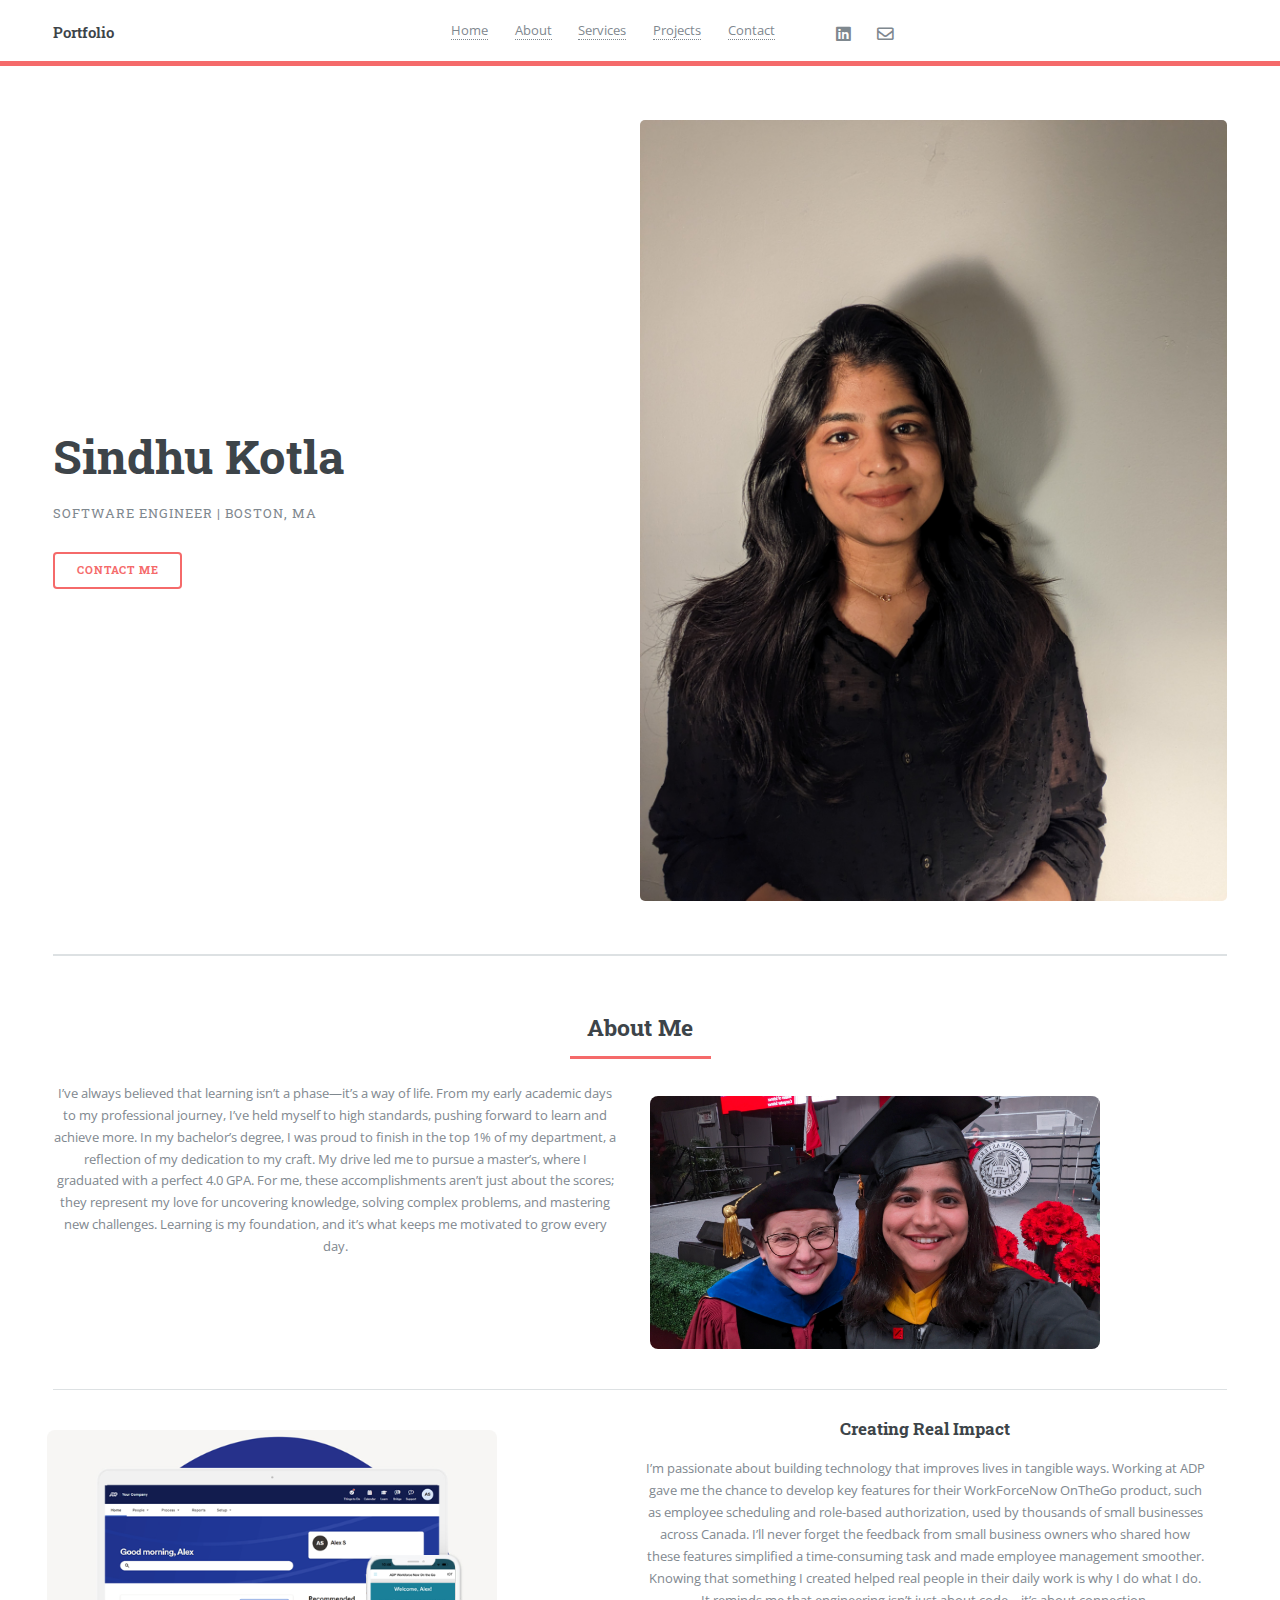
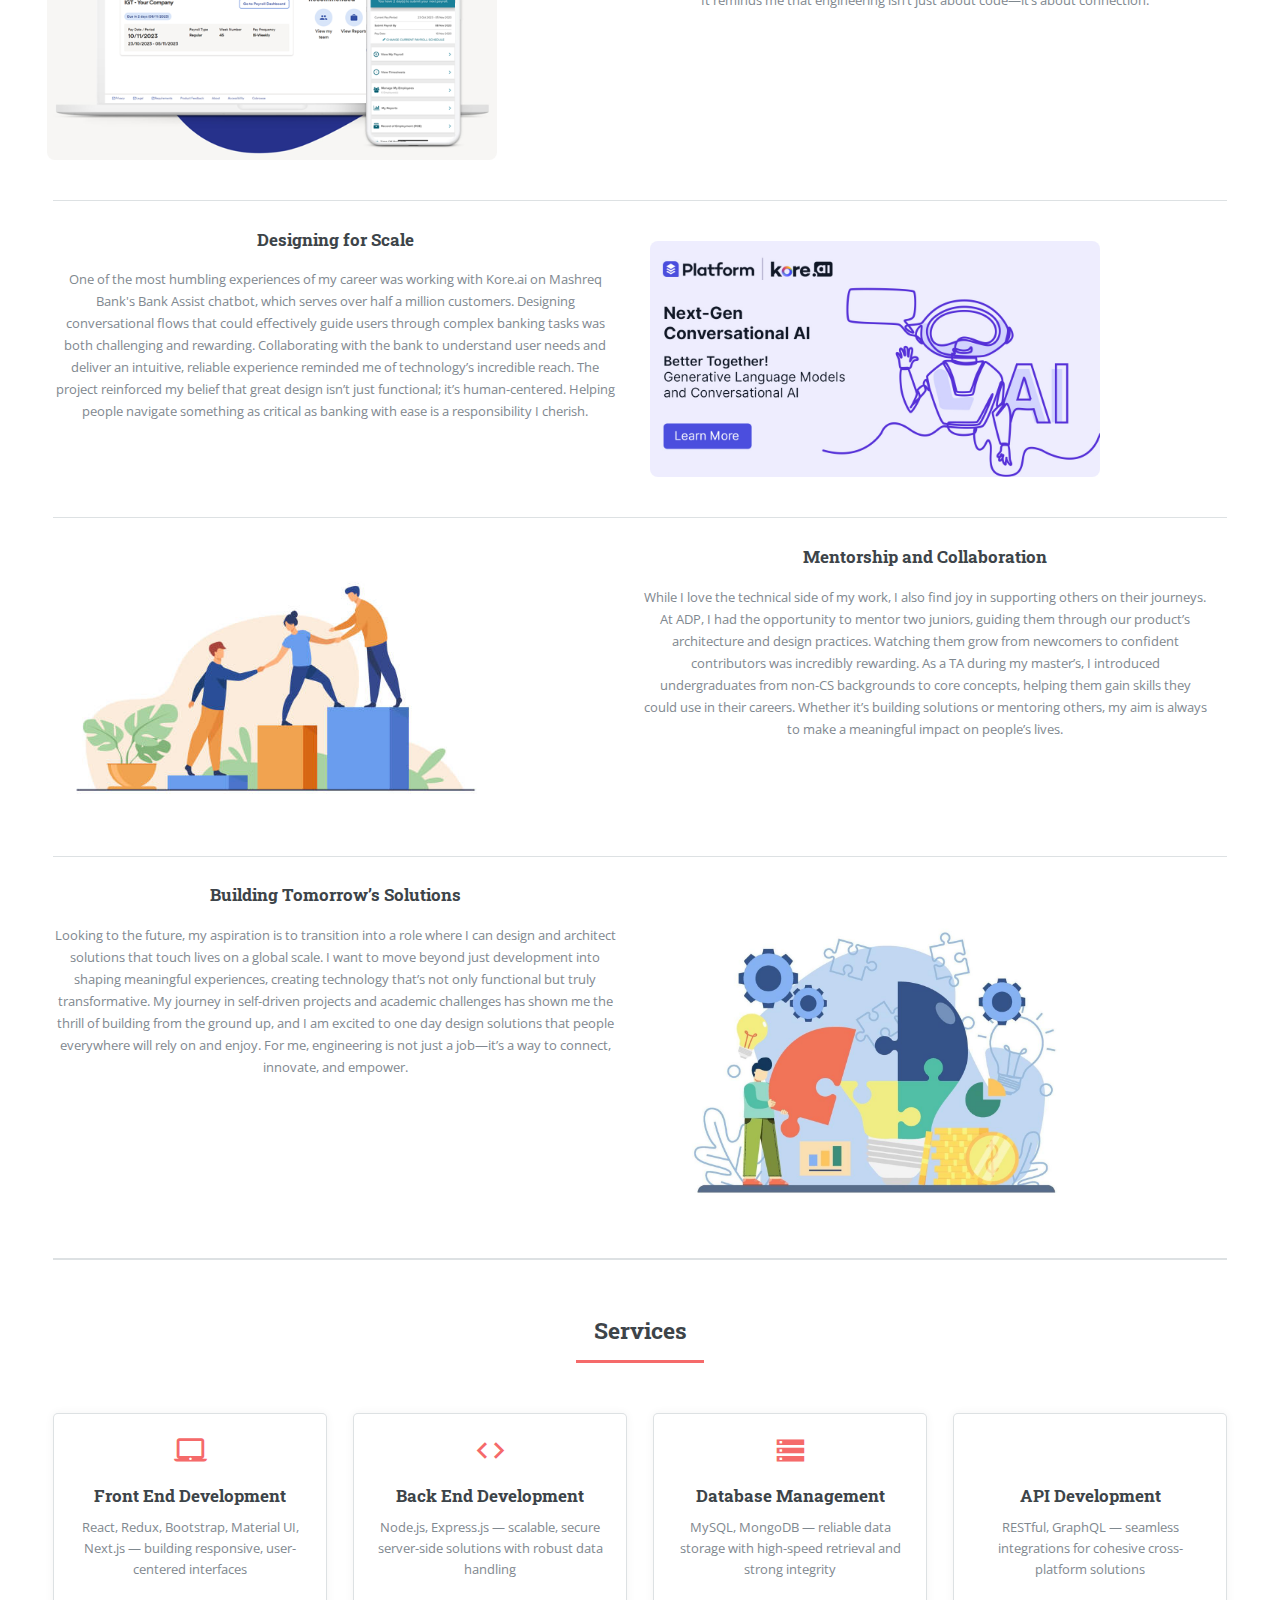
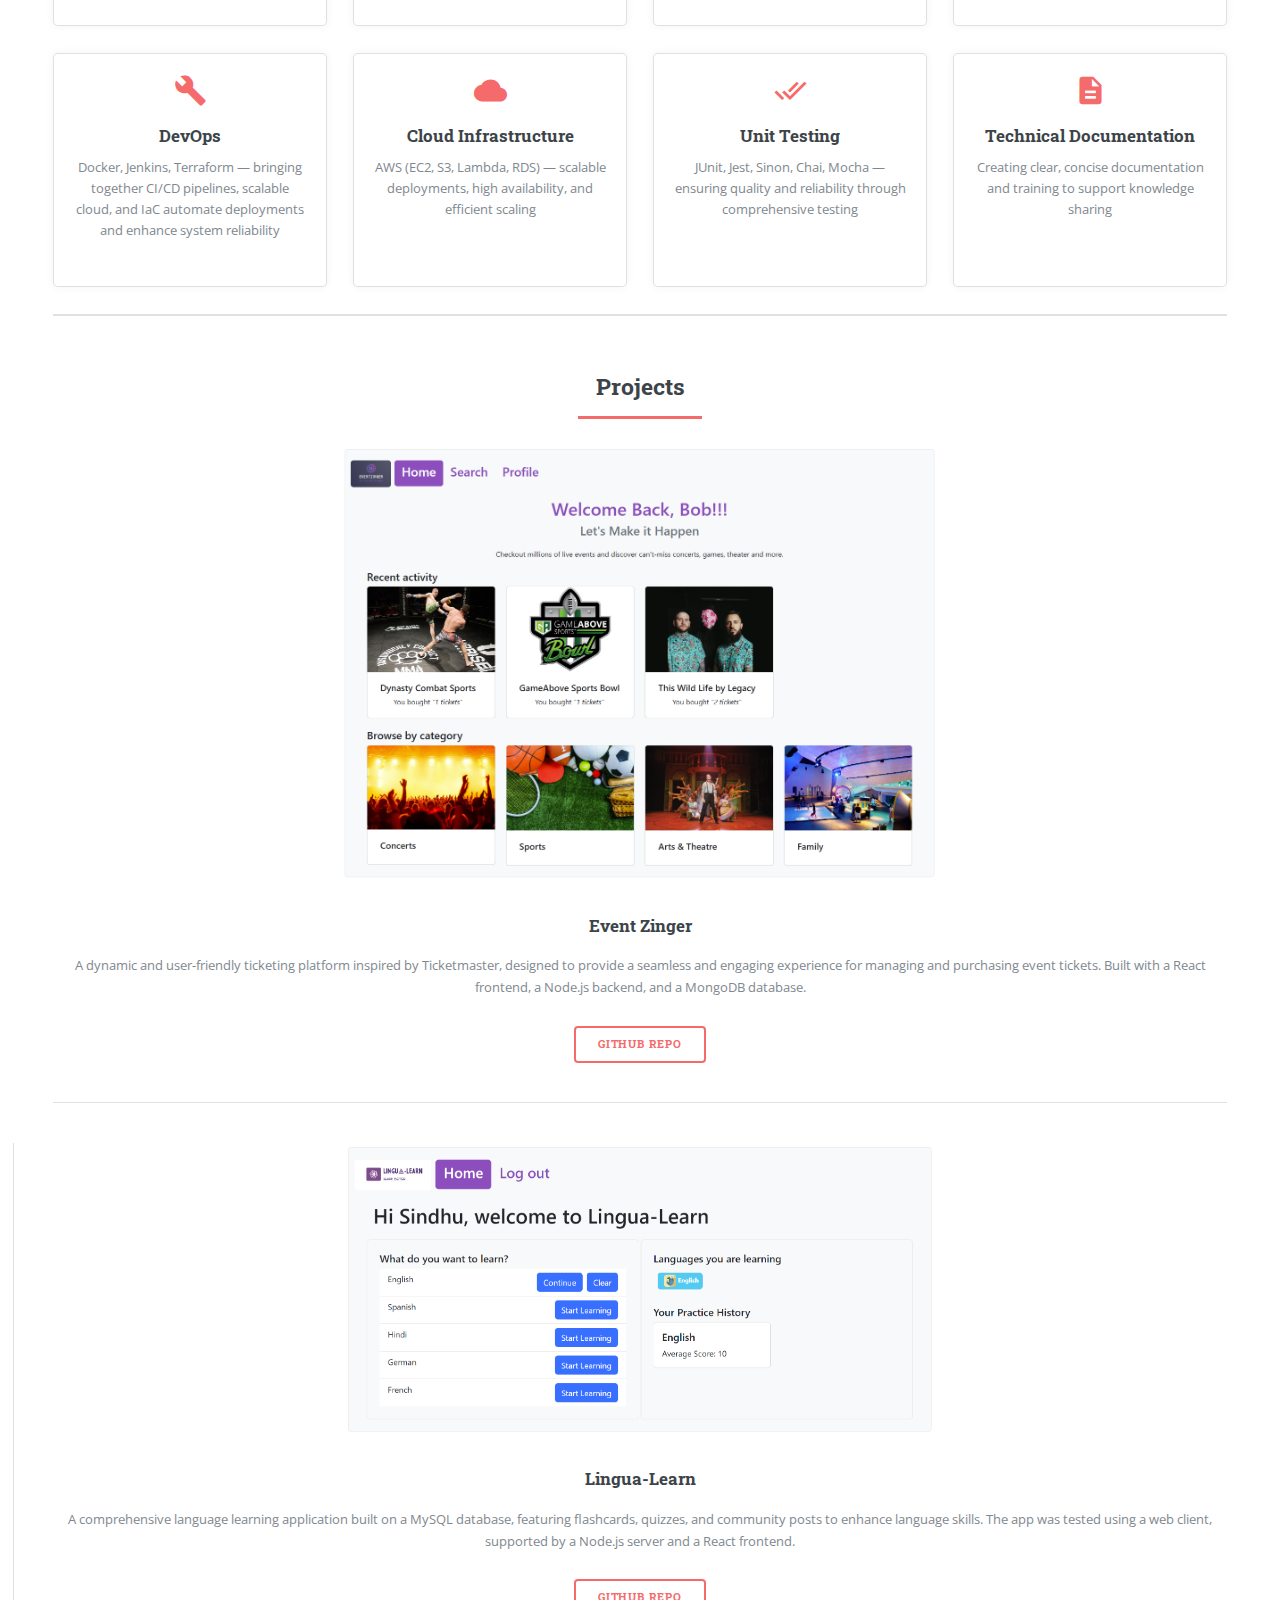
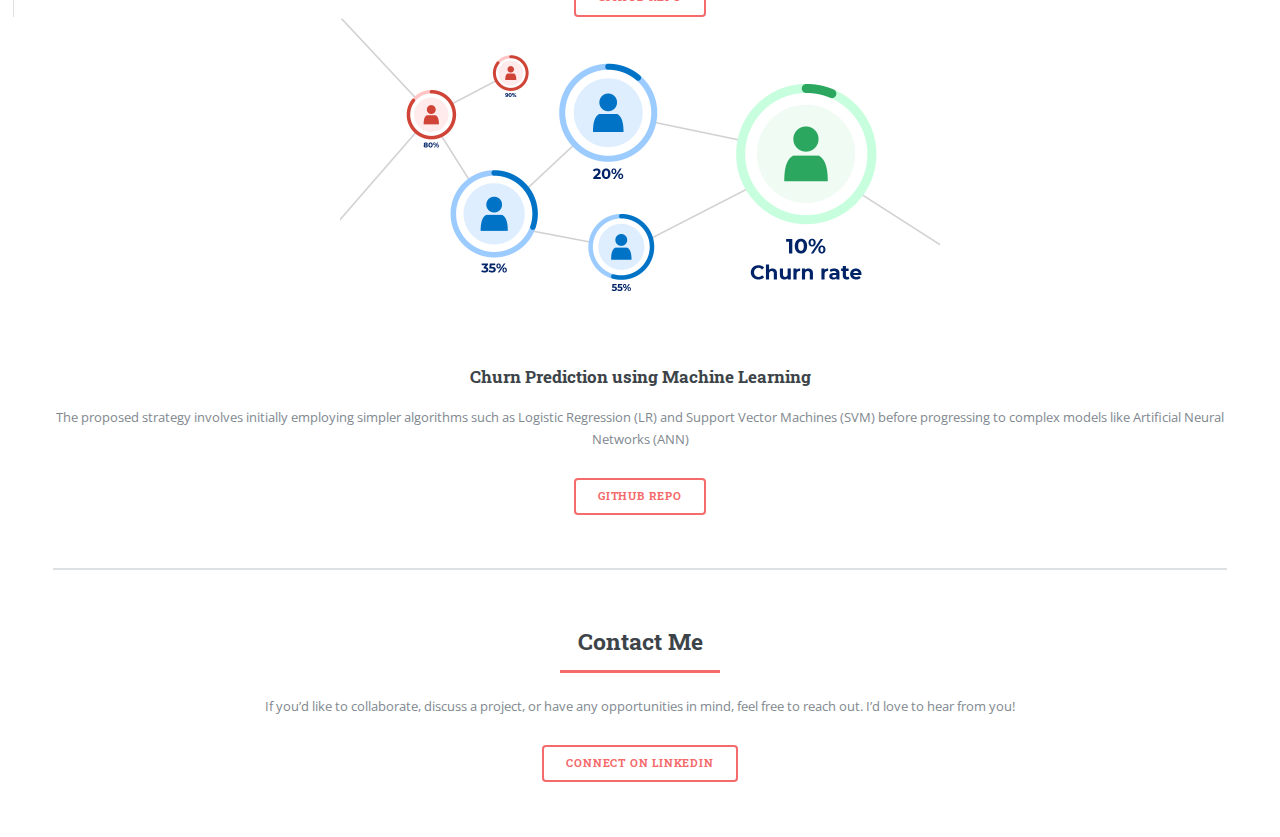
==== commit 0b7f6b53: "Update index.html" ====
--- a/index.html
+++ b/index.html
@@ -50,7 +50,7 @@
 							<h1>Sindhu Kotla</h1>
 							<p>Software Engineer | Boston, MA</p>
 						</header>
-						<div class="milestones">
+						<!-- <div class="milestones">
 							<article class="milestone">
 								<h4 class="major">Aug 2024 - Present</h4>
 								<p>Working part-time as a Full Stack Developer with <strong>YourPassion1st</strong></p>
@@ -71,7 +71,7 @@
 								<h4 class="major">Sep 2015 - May 2019</h4>
 								<p>Graduated with Bachelor’s degree from <strong>NIT Andhra Pradesh</strong></p>
 							</article>
-						</div>
+						</div> -->
 						<ul class="actions">
 							<li><a href="#contact" class="button big">Contact Me</a></li>
 						</ul>
@@ -335,4 +335,4 @@
 
 </body>
 
-</html>+</html>
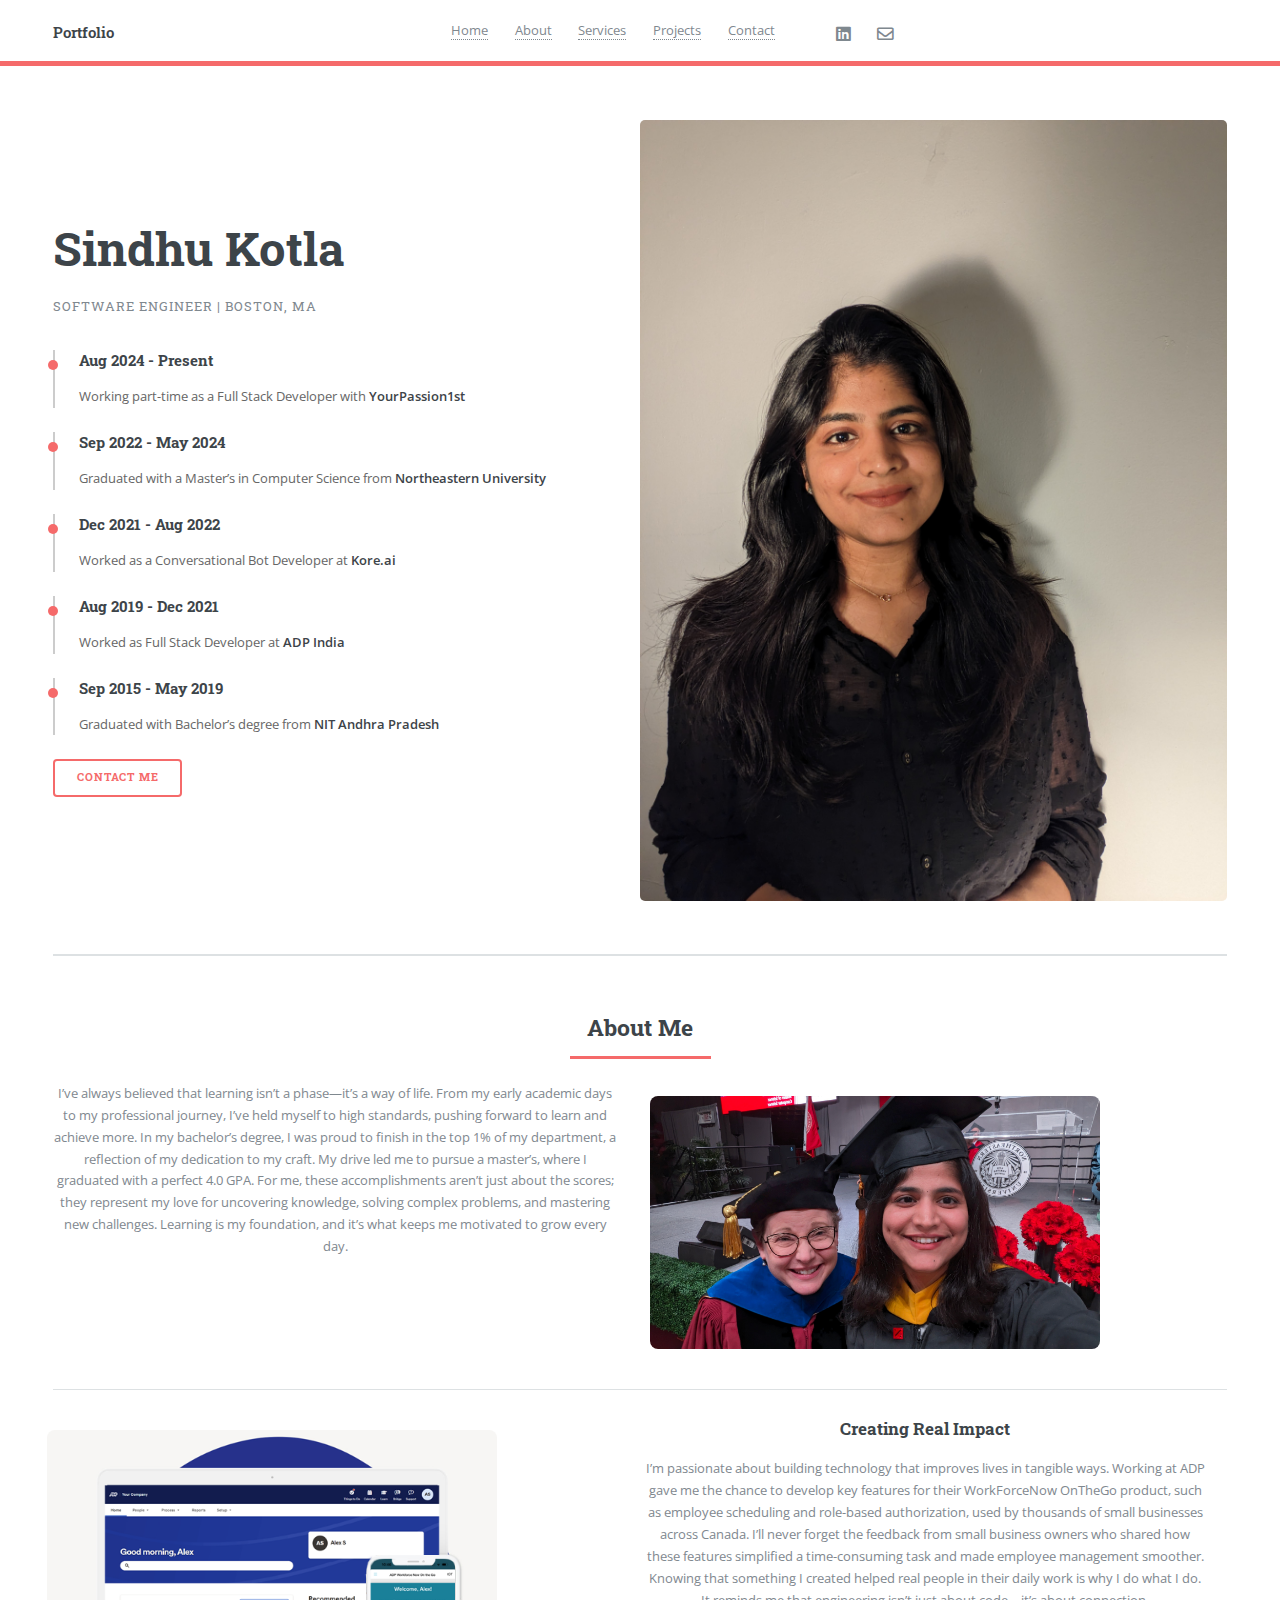
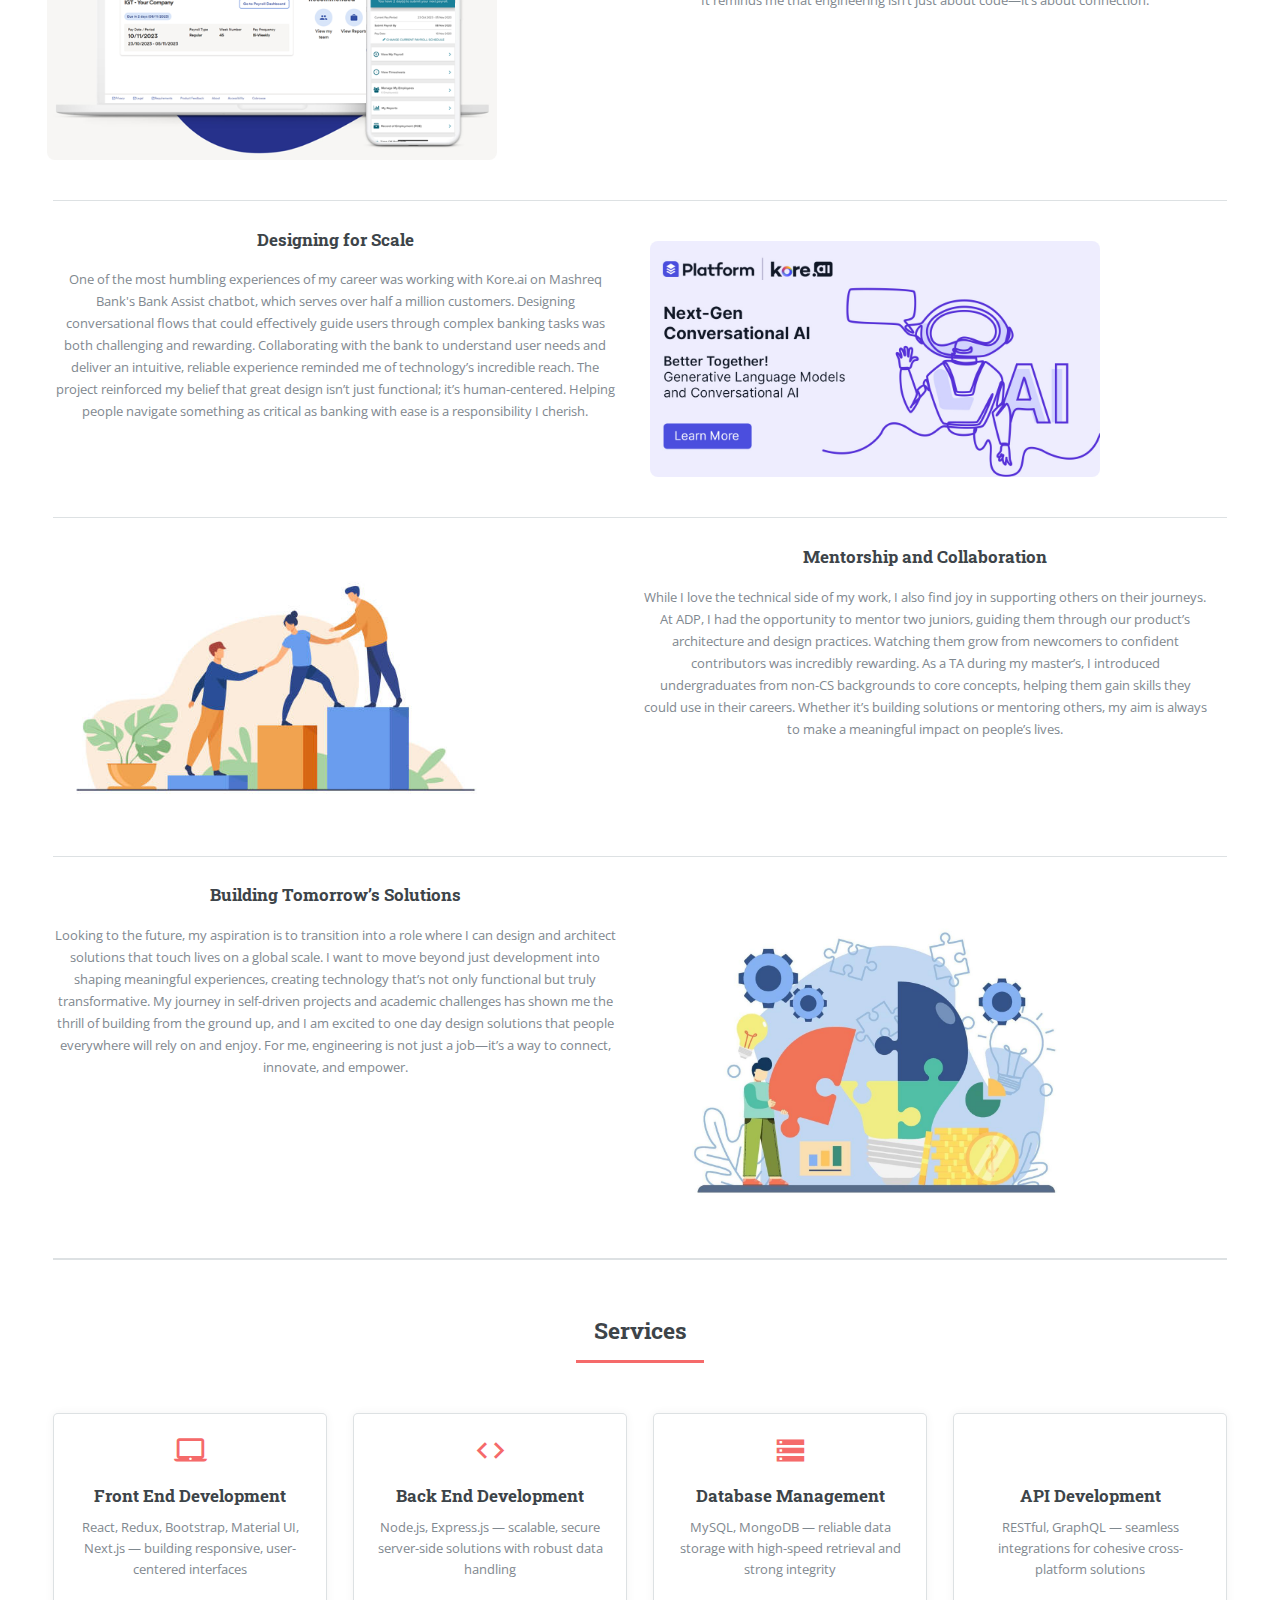
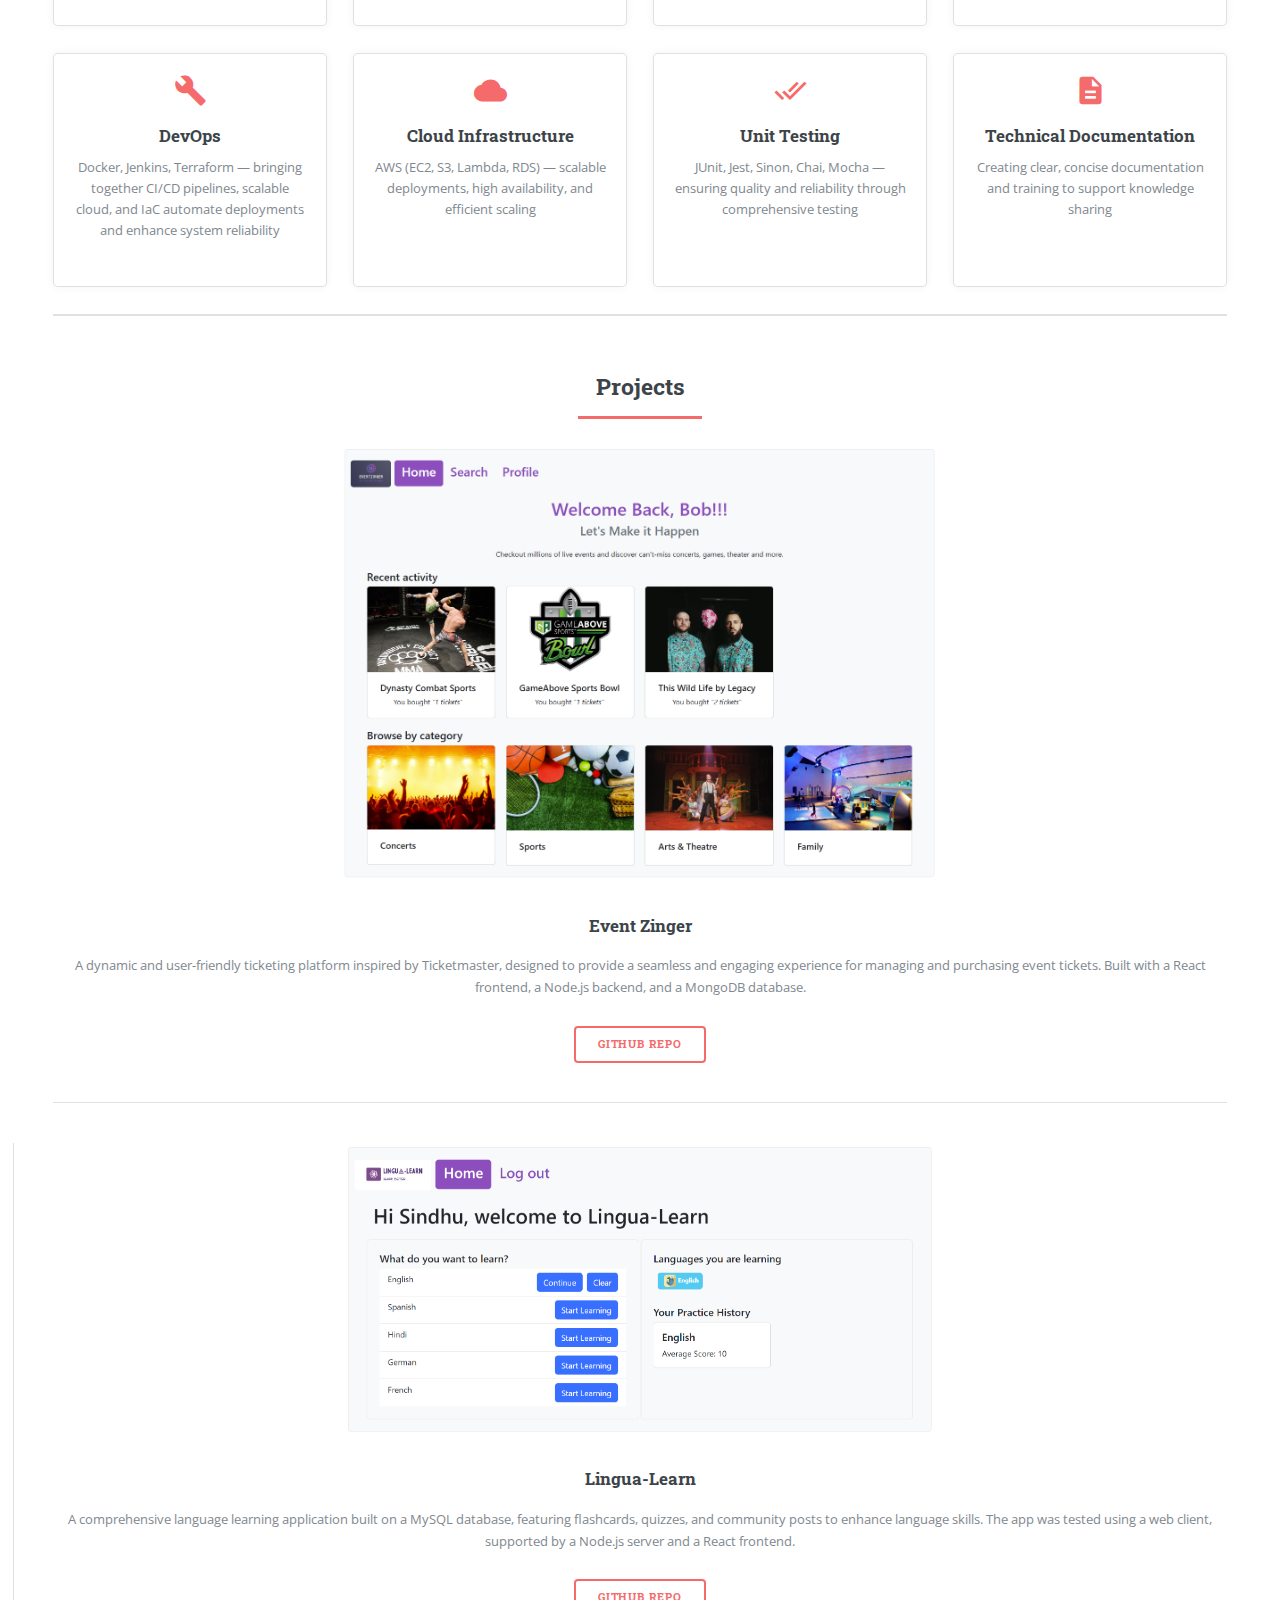
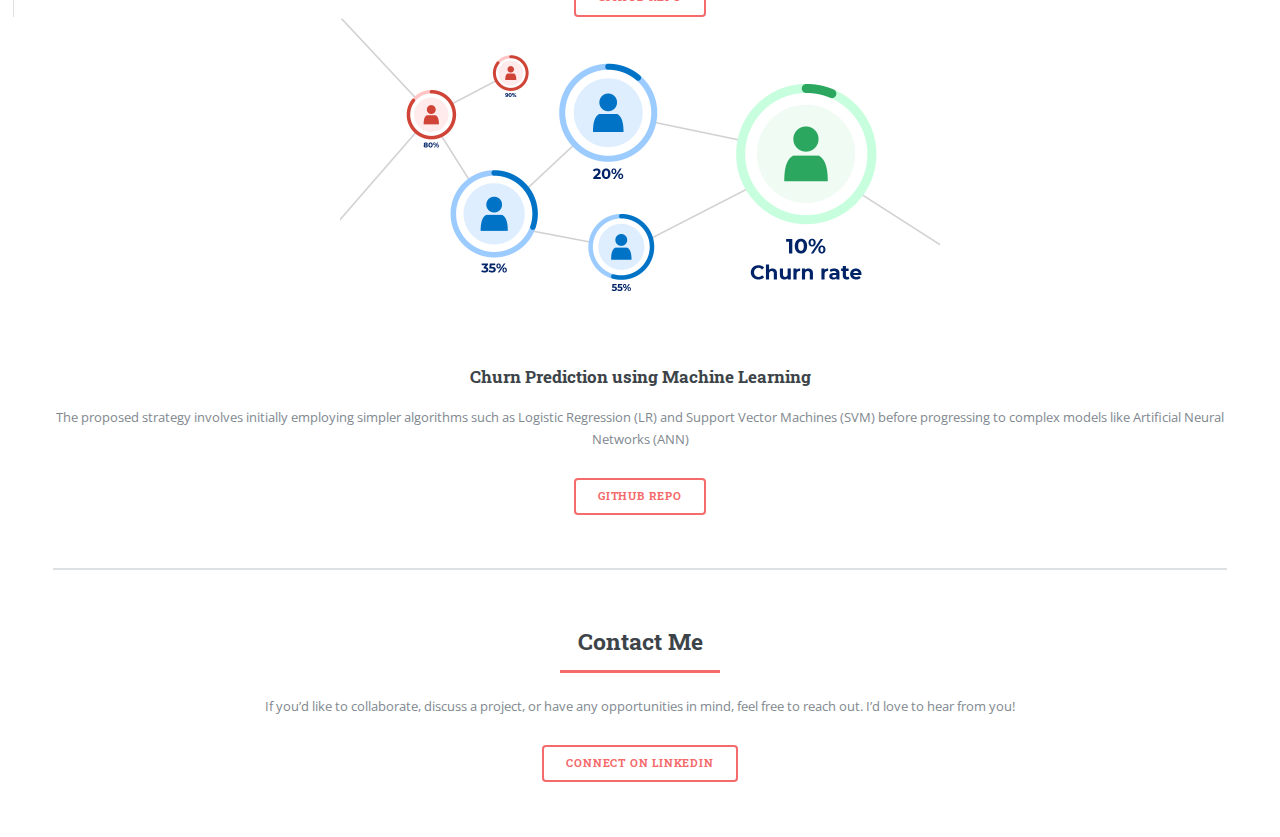
==== commit 77858085: "Update index.html" ====
--- a/index.html
+++ b/index.html
@@ -50,7 +50,7 @@
 							<h1>Sindhu Kotla</h1>
 							<p>Software Engineer | Boston, MA</p>
 						</header>
-						<!-- <div class="milestones">
+						<div class="milestones">
 							<article class="milestone">
 								<h4 class="major">Aug 2024 - Present</h4>
 								<p>Working part-time as a Full Stack Developer with <strong>YourPassion1st</strong></p>
@@ -71,7 +71,7 @@
 								<h4 class="major">Sep 2015 - May 2019</h4>
 								<p>Graduated with Bachelor’s degree from <strong>NIT Andhra Pradesh</strong></p>
 							</article>
-						</div> -->
+						</div>
 						<ul class="actions">
 							<li><a href="#contact" class="button big">Contact Me</a></li>
 						</ul>
